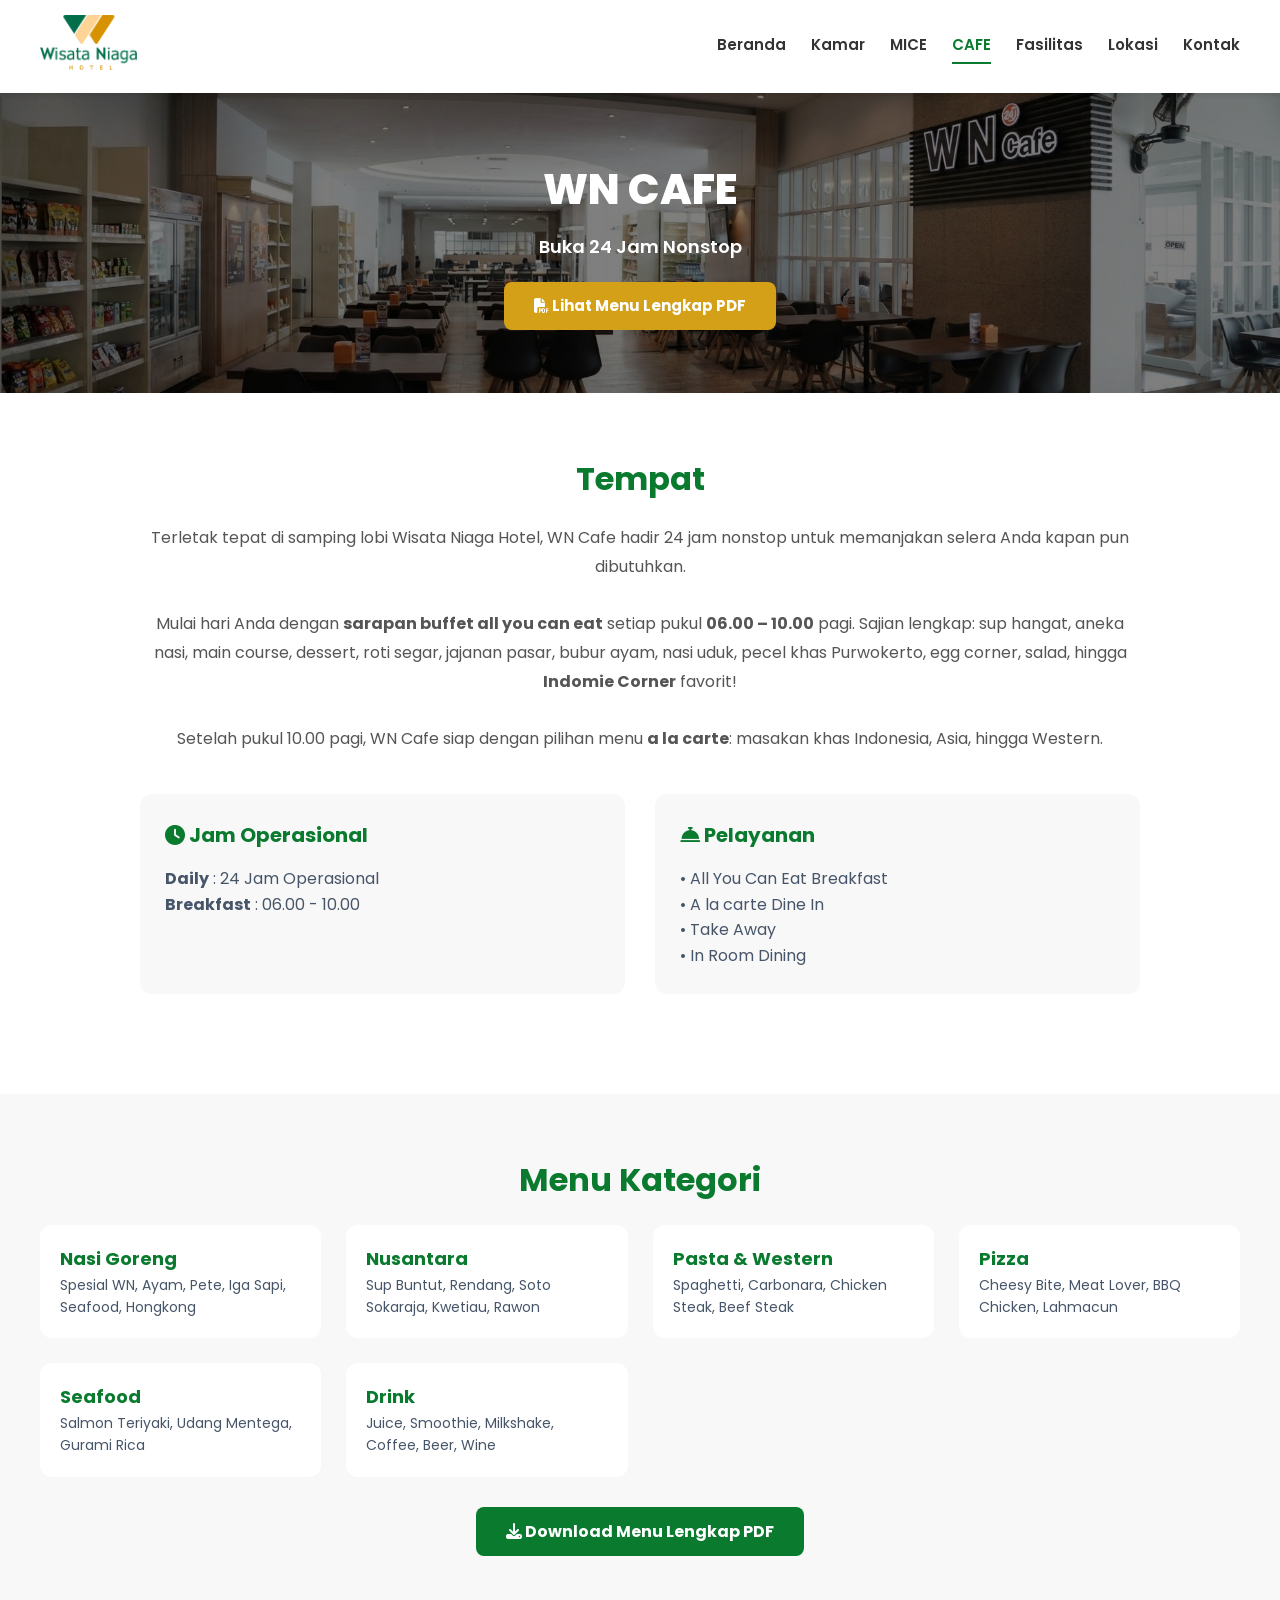
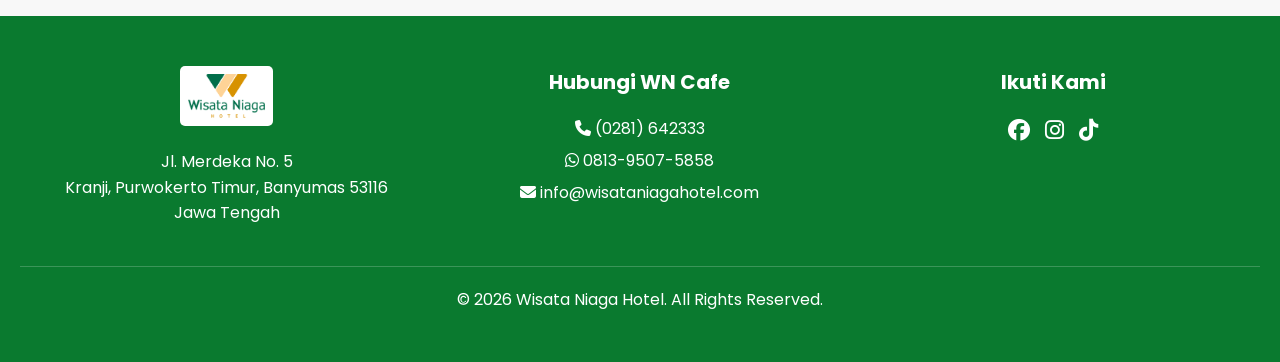
==== cafe.html @ 54c8c41d "Add files via upload" ====
<!DOCTYPE html>
<html lang="id">
<head>
<link rel="canonical" href="https://wisataniagahotel.com/cafe.html" />
<meta name="description" content="WN Cafe Wisata Niaga Hotel Purwokerto. Buka 24 Jam. Breakfast Buffet 06.00-10.00. Menu Nusantara, Western, Pizza, Coffee.">
<meta charset="UTF-8">
<meta name="viewport" content="width=device-width, initial-scale=1.0">
<title>WN CAFE - Wisata Niaga Hotel Purwokerto</title>

<link rel="stylesheet" href="css/style.css">
<link rel="stylesheet" href="https://cdnjs.cloudflare.com/ajax/libs/font-awesome/6.5.0/css/all.min.css">
<link href="https://fonts.googleapis.com/css2?family=Poppins:wght@400;600;700&display=swap" rel="stylesheet">
</head>
<body style="font-family: 'Poppins', sans-serif;">

<!-- HEADER -->
<header style="background:#fff; box-shadow:0 2px 5px rgba(0,0,0,0.1); padding:15px 20px; position:sticky; top:0; z-index:999;">
  <div style="max-width:1200px; margin:auto; display:flex; align-items:center; justify-content:space-between;">

    <!-- LOGO -->
    <a href="index.html">
      <img src="images/logo-wisataniaga.png" alt="Wisata Niaga Hotel" style="max-height:55px;">
    </a>

    <!-- TOMBOL HAMBURGER - MUNCUL DI HP -->
    <div class="menu-toggle" onclick="toggleMenu()" style="display:none; font-size:28px; color:#0a7a2f; cursor:pointer;">
      <i class="fas fa-bars"></i>
    </div>

    <!-- MENU NAVIGASI -->
    <nav id="navbar">
      <a href="index.html">Beranda</a>
      <a href="index.html#kamar">Kamar</a>
      <a href="mice.html">MICE</a>
      <a href="cafe.html">CAFE</a>
      <a href="index.html#fasilitas">Fasilitas</a>
      <a href="index.html#lokasi">Lokasi</a>
      <a href="index.html#kontak">Kontak</a>
    </nav>
  </div>
</header>

<style>
  /* STYLE MENU DESKTOP */
  #navbar { display:flex; gap:25px; }
  #navbar a { color:#333; text-decoration:none; font-weight:600; font-size:15px; transition:0.3s; padding:5px 0; }
  #navbar a:hover { color:#0a7a2f; }
  #navbar a.active { color:#0a7a2f; border-bottom:2px solid #0a7a2f; } /* MENU AKTIF */

  /* STYLE MENU HP */
  @media (max-width: 992px) {
   .menu-toggle { display:block!important; } /* Tampilkan 3 garis */

    #navbar {
      display:none; /* Sembunyikan dulu */
      flex-direction:column;
      position:absolute;
      top:85px; /* Dibawah header */
      left:0;
      width:100%;
      background:#fff;
      box-shadow:0 4px 10px rgba(0,0,0,0.1);
      padding:10px 0;
      text-align:center;
      animation: slideDown 0.3s ease;
    }
    #navbar.active { display:flex; } /* Muncul kalau diklik */
    #navbar a { padding:14px 0; border-bottom:1px solid #f0f0f0; }
    #navbar a.active { border-bottom:1px solid #0a7a2f; background:#f0fff4; } /* MENU AKTIF DI HP */
    #navbar a:last-child { border-bottom:none; }
  }

  @keyframes slideDown {
    from { opacity:0; transform: translateY(-10px); }
    to { opacity:1; transform: translateY(0); }
  }
</style>

<script>
  function toggleMenu() {
    document.getElementById("navbar").classList.toggle("active");
  }
  function closeMenu() {
    document.getElementById("navbar").classList.remove("active");
  }

  // 1. AUTO ACTIVE MENU BERDASARKAN HALAMAN
  document.addEventListener('DOMContentLoaded', function() {
    const links = document.querySelectorAll('#navbar a');
    const currentUrl = window.location.pathname.split('/').pop(); // ambil nama file: index.html

    links.forEach(link => {
      const linkUrl = link.getAttribute('href').split('/').pop().split('#')[0]; // ambil nama file dari href
      if (linkUrl === currentUrl || (currentUrl === '' && linkUrl === 'index.html')) {
        link.classList.add('active');
      }
      // Tambah onclick untuk close menu di HP
      link.setAttribute('onclick', 'closeMenu()');
    });
  });

  // 2. TUTUP MENU KALAU KLIK DI LUAR
  document.addEventListener('click', function(event) {
    const navbar = document.getElementById('navbar');
    const toggle = document.querySelector('.menu-toggle');
    if (!navbar.contains(event.target) &&!toggle.contains(event.target)) {
      navbar.classList.remove('active');
    }
  });
</script>

<!-- BANNER CAFE 300PX -->
<section style="background:url('images/cafe.jpg') center/cover no-repeat; height:300px; position:relative; display:flex; align-items:center; justify-content:center;">
  <div style="position:absolute; top:0; left:0; width:100%; height:100%; background:rgba(0,0,0,0.5);"></div>
  <div style="position:relative; z-index:1; color:#fff; text-align:center;">
    <h1 style="font-size:42px; font-weight:800; margin-bottom:10px;">WN CAFE</h1>
    <p style="font-size:18px; font-weight:600; margin-bottom:20px;">Buka 24 Jam Nonstop</p>
    <!-- TOMBOL PDF -->
    <a href="pdf/menu-wncafe.pdf" target="_blank" style="display:inline-block; background:#d4a017; color:#fff; padding:12px 30px; border-radius:8px; text-decoration:none; font-weight:700; font-size:15px;">
      <i class="fas fa-file-pdf"></i> Lihat Menu Lengkap PDF
    </a>
  </div>
</section>

<!-- TENTANG CAFE -->
<section style="padding:60px 20px; background:#fff;">
  <div style="max-width:1000px; margin:auto;">
    <h2 style="text-align:center; color:#0a7a2f; font-size:32px; margin-bottom:20px; font-weight:700;">Tempat</h2>
    <p style="color:#555; font-size:16px; line-height:1.8; text-align:center; margin-bottom:40px;">
      Terletak tepat di samping lobi Wisata Niaga Hotel, WN Cafe hadir 24 jam nonstop untuk memanjakan selera Anda kapan pun dibutuhkan.
      <br><br>
      Mulai hari Anda dengan <b>sarapan buffet all you can eat</b> setiap pukul <b>06.00 – 10.00</b> pagi. Sajian lengkap: sup hangat, aneka nasi, main course, dessert, roti segar, jajanan pasar, bubur ayam, nasi uduk, pecel khas Purwokerto, egg corner, salad, hingga <b>Indomie Corner</b> favorit!
      <br><br>
      Setelah pukul 10.00 pagi, WN Cafe siap dengan pilihan menu <b>a la carte</b>: masakan khas Indonesia, Asia, hingga Western. 
    </p>

    <div style="display:grid; grid-template-columns:repeat(auto-fit, minmax(300px, 1fr)); gap:30px; margin-bottom:40px;">
      <div style="background:#f8f8f8; padding:25px; border-radius:12px;">
        <h3 style="color:#0a7a2f; font-size:20px; margin-bottom:15px;"><i class="fas fa-clock"></i> Jam Operasional</h3>
        <p><b>Daily</b> : 24 Jam Operasional</p>
        <p><b>Breakfast</b> : 06.00 - 10.00</p>
      </div>
      <div style="background:#f8f8f8; padding:25px; border-radius:12px;">
        <h3 style="color:#0a7a2f; font-size:20px; margin-bottom:15px;"><i class="fas fa-concierge-bell"></i> Pelayanan</h3>
        <p>• All You Can Eat Breakfast</p>
        <p>• A la carte Dine In</p>
        <p>• Take Away</p>
        <p>• In Room Dining</p>
      </div>
    </div>
  </div>
</section>

<!-- DAFTAR MENU SINGKAT -->
<section style="padding:60px 20px; background:#f8f8f8;">
  <div style="max-width:1200px; margin:auto;">
    <h2 style="text-align:center; color:#0a7a2f; font-size:32px; margin-bottom:20px; font-weight:700;">Menu Kategori</h2>
    <div style="display:grid; grid-template-columns:repeat(auto-fit, minmax(280px, 1fr)); gap:25px;">
      <div style="background:#fff; padding:20px; border-radius:12px;"><h3 style="color:#0a7a2f; font-size:18px;">Nasi Goreng</h3><p style="font-size:14px;">Spesial WN, Ayam, Pete, Iga Sapi, Seafood, Hongkong</p></div>
      <div style="background:#fff; padding:20px; border-radius:12px;"><h3 style="color:#0a7a2f; font-size:18px;">Nusantara</h3><p style="font-size:14px;">Sup Buntut, Rendang, Soto Sokaraja, Kwetiau, Rawon</p></div>
      <div style="background:#fff; padding:20px; border-radius:12px;"><h3 style="color:#0a7a2f; font-size:18px;">Pasta & Western</h3><p style="font-size:14px;">Spaghetti, Carbonara, Chicken Steak, Beef Steak</p></div>
      <div style="background:#fff; padding:20px; border-radius:12px;"><h3 style="color:#0a7a2f; font-size:18px;">Pizza</h3><p style="font-size:14px;">Cheesy Bite, Meat Lover, BBQ Chicken, Lahmacun</p></div>
      <div style="background:#fff; padding:20px; border-radius:12px;"><h3 style="color:#0a7a2f; font-size:18px;">Seafood</h3><p style="font-size:14px;">Salmon Teriyaki, Udang Mentega, Gurami Rica</p></div>
      <div style="background:#fff; padding:20px; border-radius:12px;"><h3 style="color:#0a7a2f; font-size:18px;">Drink</h3><p style="font-size:14px;">Juice, Smoothie, Milkshake, Coffee, Beer, Wine</p></div>
    </div>
    <div style="text-align:center; margin-top:30px;">
      <a href="pdf/menu-wncafe.pdf" target="_blank" style="display:inline-block; background:#0a7a2f; color:#fff; padding:12px 30px; border-radius:8px; text-decoration:none; font-weight:700;">
        <i class="fas fa-download"></i> Download Menu Lengkap PDF
      </a>
    </div>
  </div>
</section>
<!-- FOOTER -->
<footer id="kontak" style="background:#0a7a2f; color:#fff; padding:50px 20px; text-align:center;">
  <div style="max-width:1200px; margin:auto; display:grid; grid-template-columns:repeat(auto-fit, minmax(250px, 1fr)); gap:40px;">
    <div><img src="images/logo-wisataniaga.png" style="max-height:60px; margin:0 auto 15px; background:#fff; padding:8px; border-radius:5px;"><p>Jl. Merdeka No. 5<br>Kranji, Purwokerto Timur, Banyumas 53116<br>Jawa Tengah</p></div>
    <div><h3 style="font-size:20px; font-weight:700; margin-bottom:15px;">Hubungi WN Cafe</h3><p style="line-height:2;"><a href="tel:0281642333" style="color:#fff; text-decoration:none;"><i class="fas fa-phone"></i> (0281) 642333</a><br><a href="https://wa.me/6281395075858" target="_blank" style="color:#fff; text-decoration:none;"><i class="fab fa-whatsapp"></i> 0813-9507-5858</a><br><a href="mailto:info@wisataniagahotel.com" style="color:#fff; text-decoration:none;"><i class="fas fa-envelope"></i> info@wisataniagahotel.com</a></p></div>
    <div><h3 style="font-size:20px; font-weight:700; margin-bottom:15px;">Ikuti Kami</h3><div style="display:flex; gap:15px; font-size:22px; justify-content:center;"><a href="#" style="color:#fff;"><i class="fab fa-facebook"></i></a><a href="#" style="color:#fff;"><i class="fab fa-instagram"></i></a><a href="#" style="color:#fff;"><i class="fab fa-tiktok"></i></a></div></div>
  </div>
  <div style="text-align:center; margin-top:40px; padding-top:20px; border-top:1px solid rgba(255,255,255,0.2);">© 2026 Wisata Niaga Hotel. All Rights Reserved.</div>
</footer>

</body>
</html>
---- css/style.css ----
/* VARIABEL WARNA */
:root{
  --hijau: #16a34a;
  --hijau-tua: #0a7a2f;
  --krem: #fefce8;
  --abu: #475569;
}

*{margin:0;padding:0;box-sizing:border-box;font-family:'Poppins', sans-serif;}
body{color:var(--abu);line-height:1.6;background:#fff;}
.container{width:90%;max-width:1200px;margin:0 auto;}

/* STYLE UNTUK INDEX.HTML YANG BARU */
html { scroll-behavior: smooth; }

.room-card { 
  background:#fff; 
  border-radius:12px; 
  box-shadow:0 4px 15px rgba(0,0,0,0.08); 
  overflow:hidden; 
  display:flex; 
  flex-direction:column; 
  transition:0.3s; 
}
.room-card:hover { transform:translateY(-5px); }

.room-popup { 
  display:none; 
  position:fixed; 
  top:0; 
  left:0; 
  width:100%; 
  height:100%; 
  background:rgba(0,0,0,0.7); 
  z-index:9999; 
  align-items:center; 
  justify-content:center; 
  padding:20px; 
}
.room-popup.active { display:flex; }
.room-popup-content { background:#fff; border-radius:12px; max-width:600px; width:100%; max-height:90vh; overflow-y:auto; position:relative; }
.close-btn { position:absolute; top:15px; right:20px; font-size:28px; color:#999; cursor:pointer; }
.close-btn:hover { color:var(--hijau-tua); }

@media(max-width:992px){ 
  #fasilitas div[style*="grid-template-columns"]{ grid-template-columns:repeat(2, 1fr) !important; }
}
@media(max-width:600px){ 
  #fasilitas div[style*="grid-template-columns"]{ grid-template-columns:1fr !important; }
}
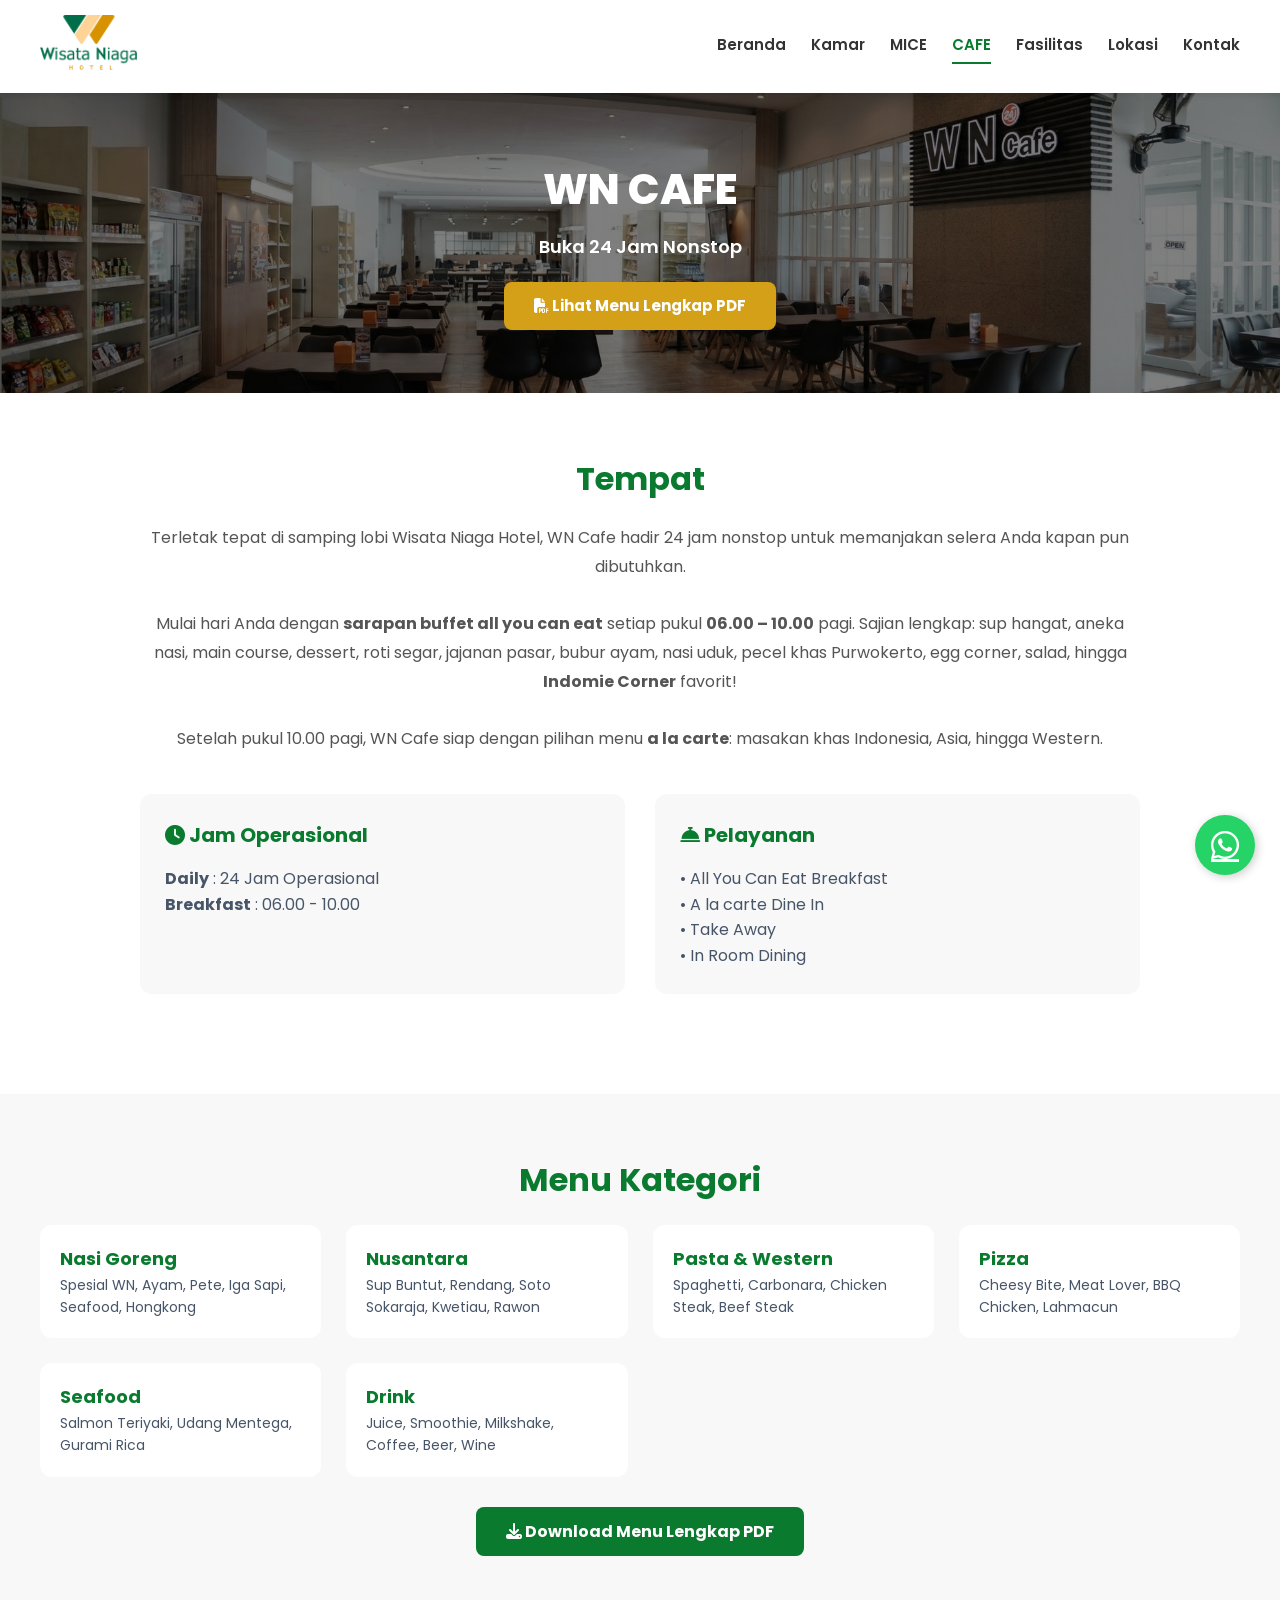
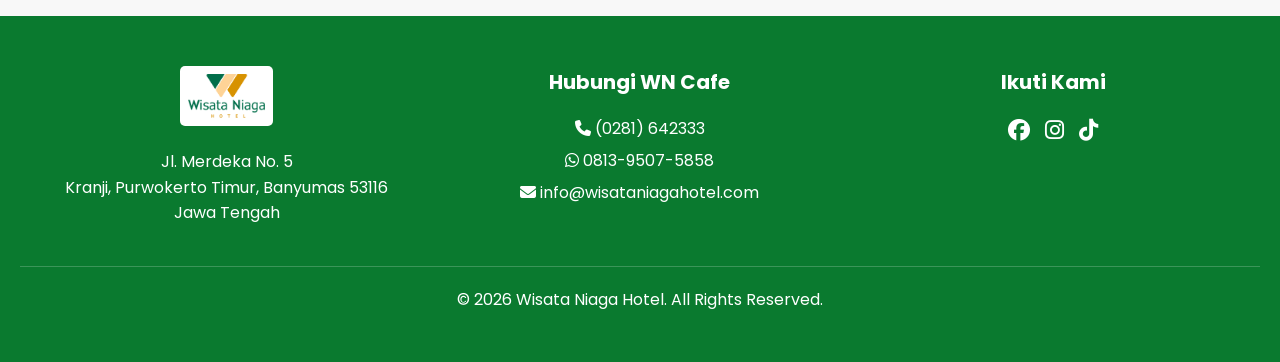
==== commit b6ca85bd: "Add files via upload git add . git commit -m "Update: header responsive + tombol WA melayang" git " ====
--- a/cafe.html
+++ b/cafe.html
@@ -179,6 +179,43 @@
   </div>
   <div style="text-align:center; margin-top:40px; padding-top:20px; border-top:1px solid rgba(255,255,255,0.2);">© 2026 Wisata Niaga Hotel. All Rights Reserved.</div>
 </footer>
-
+<!-- TOMBOL WHATSAPP MELAYANG -->
+<a href="https://wa.me/6281395075858?text=Halo%20Wisata%20Niaga%20Hotel%2C%20saya%20mau%20tanya%20kamar%20dan%20reservasi%20ya" 
+   target="_blank" 
+   class="wa-float"
+   aria-label="Chat WhatsApp Wisata Niaga Hotel">
+  <i class="fab fa-whatsapp"></i>
+</a>
+
+<style>
+.wa-float {
+  position: fixed;
+  width: 60px;
+  height: 60px;
+  bottom: 25px;
+  right: 25px;
+  background-color: #25D366;
+  color: #FFF;
+  border-radius: 50px;
+  text-align: center;
+  font-size: 32px;
+  box-shadow: 2px 2px 10px rgba(0,0,0,0.2);
+  z-index: 1000;
+  display: flex;
+  align-items: center;
+  justify-content: center;
+  transition: all 0.3s ease;
+  animation: pulse 2s infinite;
+}
+.wa-float:hover { background-color: #20b954; transform: scale(1.1); }
+@keyframes pulse {
+ 0% { box-shadow: 0 0 0 0 rgba(37, 211, 102, 0.7); }
+ 70% { box-shadow: 0 0 0 15px rgba(37, 211, 102, 0); }
+ 100% { box-shadow: 0 0 0 0 rgba(37, 211, 102, 0); }
+}
+@media (max-width: 768px) {
+  .wa-float { width: 55px; height: 55px; font-size: 28px; bottom: 20px; right: 20px; }
+}
+</style>
 </body>
 </html>
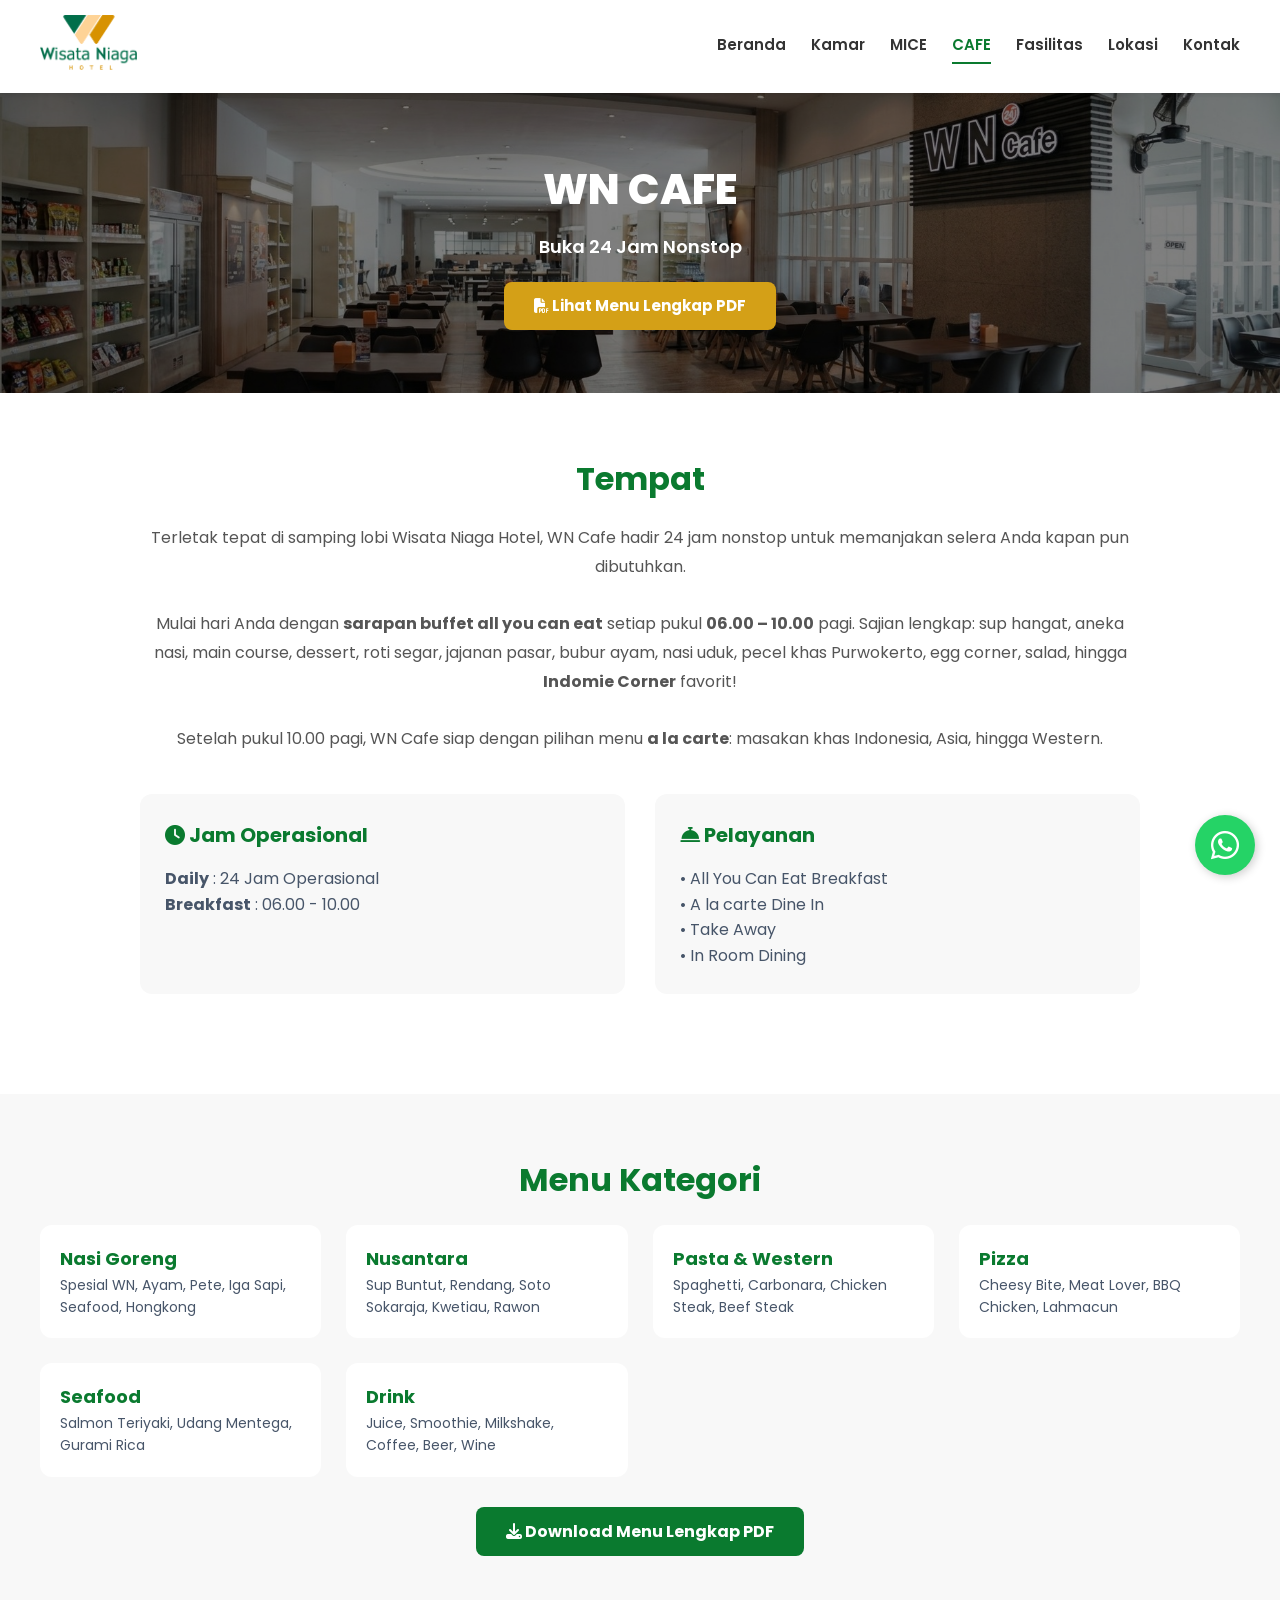
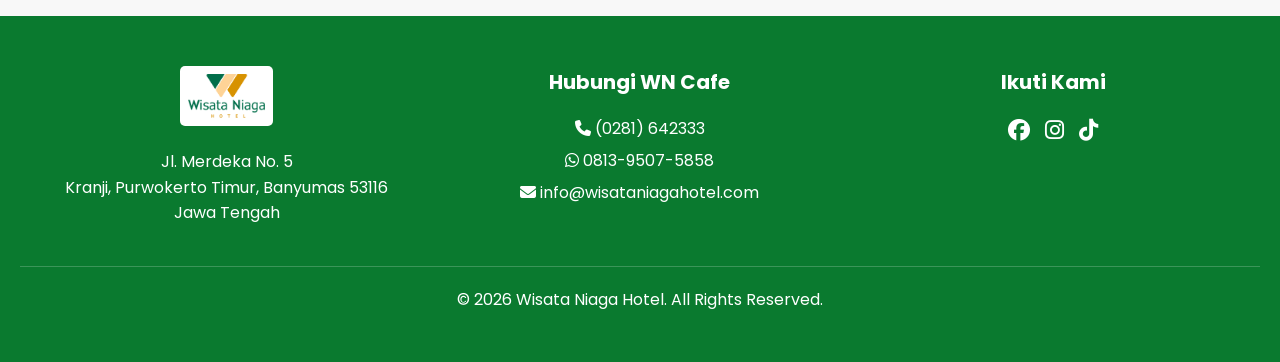
==== commit d23c8725: "Add files via upload Update: Perbaiki teks WA otomatis Cafe Fix: menjadi,  Halo Wisata Niaga Hotel," ====
--- a/cafe.html
+++ b/cafe.html
@@ -179,11 +179,11 @@
   </div>
   <div style="text-align:center; margin-top:40px; padding-top:20px; border-top:1px solid rgba(255,255,255,0.2);">© 2026 Wisata Niaga Hotel. All Rights Reserved.</div>
 </footer>
-<!-- TOMBOL WHATSAPP MELAYANG -->
-<a href="https://wa.me/6281395075858?text=Halo%20Wisata%20Niaga%20Hotel%2C%20saya%20mau%20tanya%20kamar%20dan%20reservasi%20ya" 
+<!-- TOMBOL WHATSAPP MELAYANG CAFE -->
+<a href="https://wa.me/6281395075858?text=Halo%20Wisata%20Niaga%20Hotel%2C%20saya%20mau%20tanya%20menu%20dan%20reservasi%20Cafe%20ya" 
    target="_blank" 
    class="wa-float"
-   aria-label="Chat WhatsApp Wisata Niaga Hotel">
+   aria-label="Chat WhatsApp Cafe Wisata Niaga Hotel">
   <i class="fab fa-whatsapp"></i>
 </a>
 
@@ -206,6 +206,7 @@
   justify-content: center;
   transition: all 0.3s ease;
   animation: pulse 2s infinite;
+  text-decoration: none;
 }
 .wa-float:hover { background-color: #20b954; transform: scale(1.1); }
 @keyframes pulse {
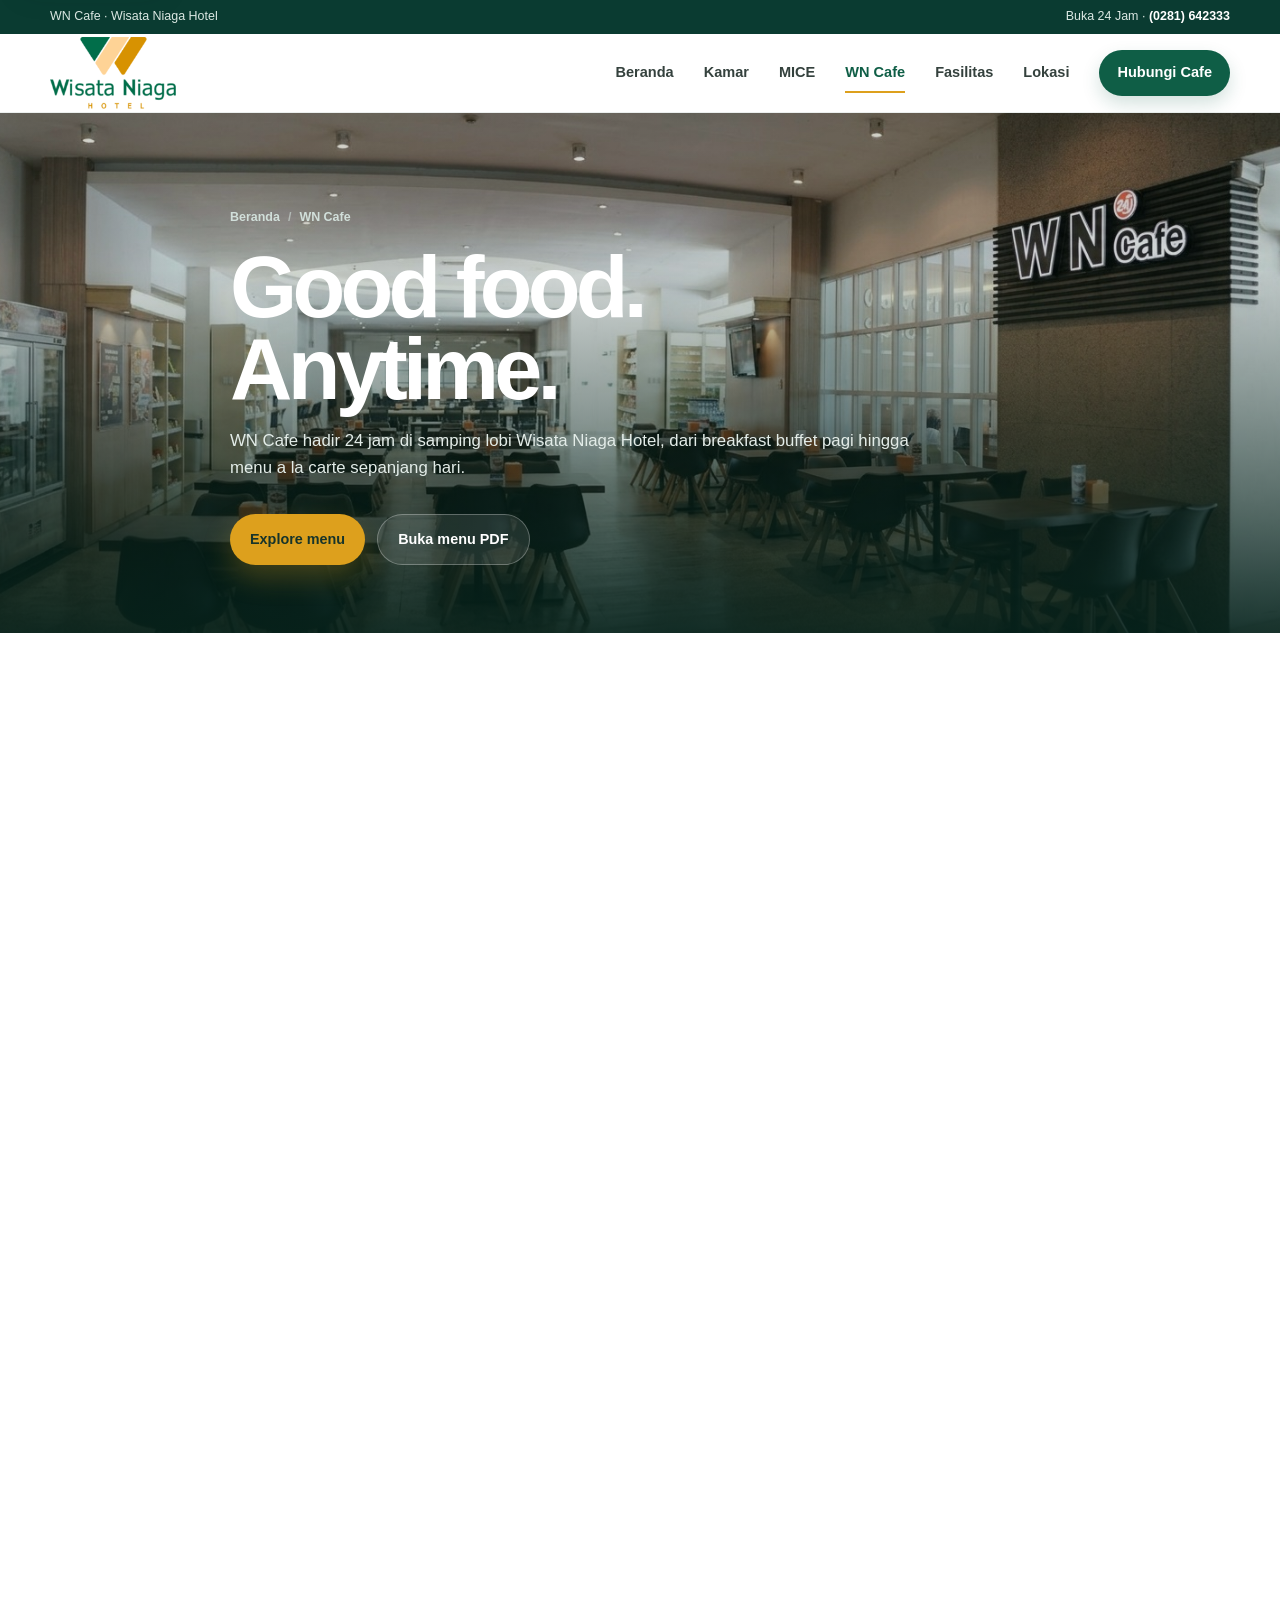
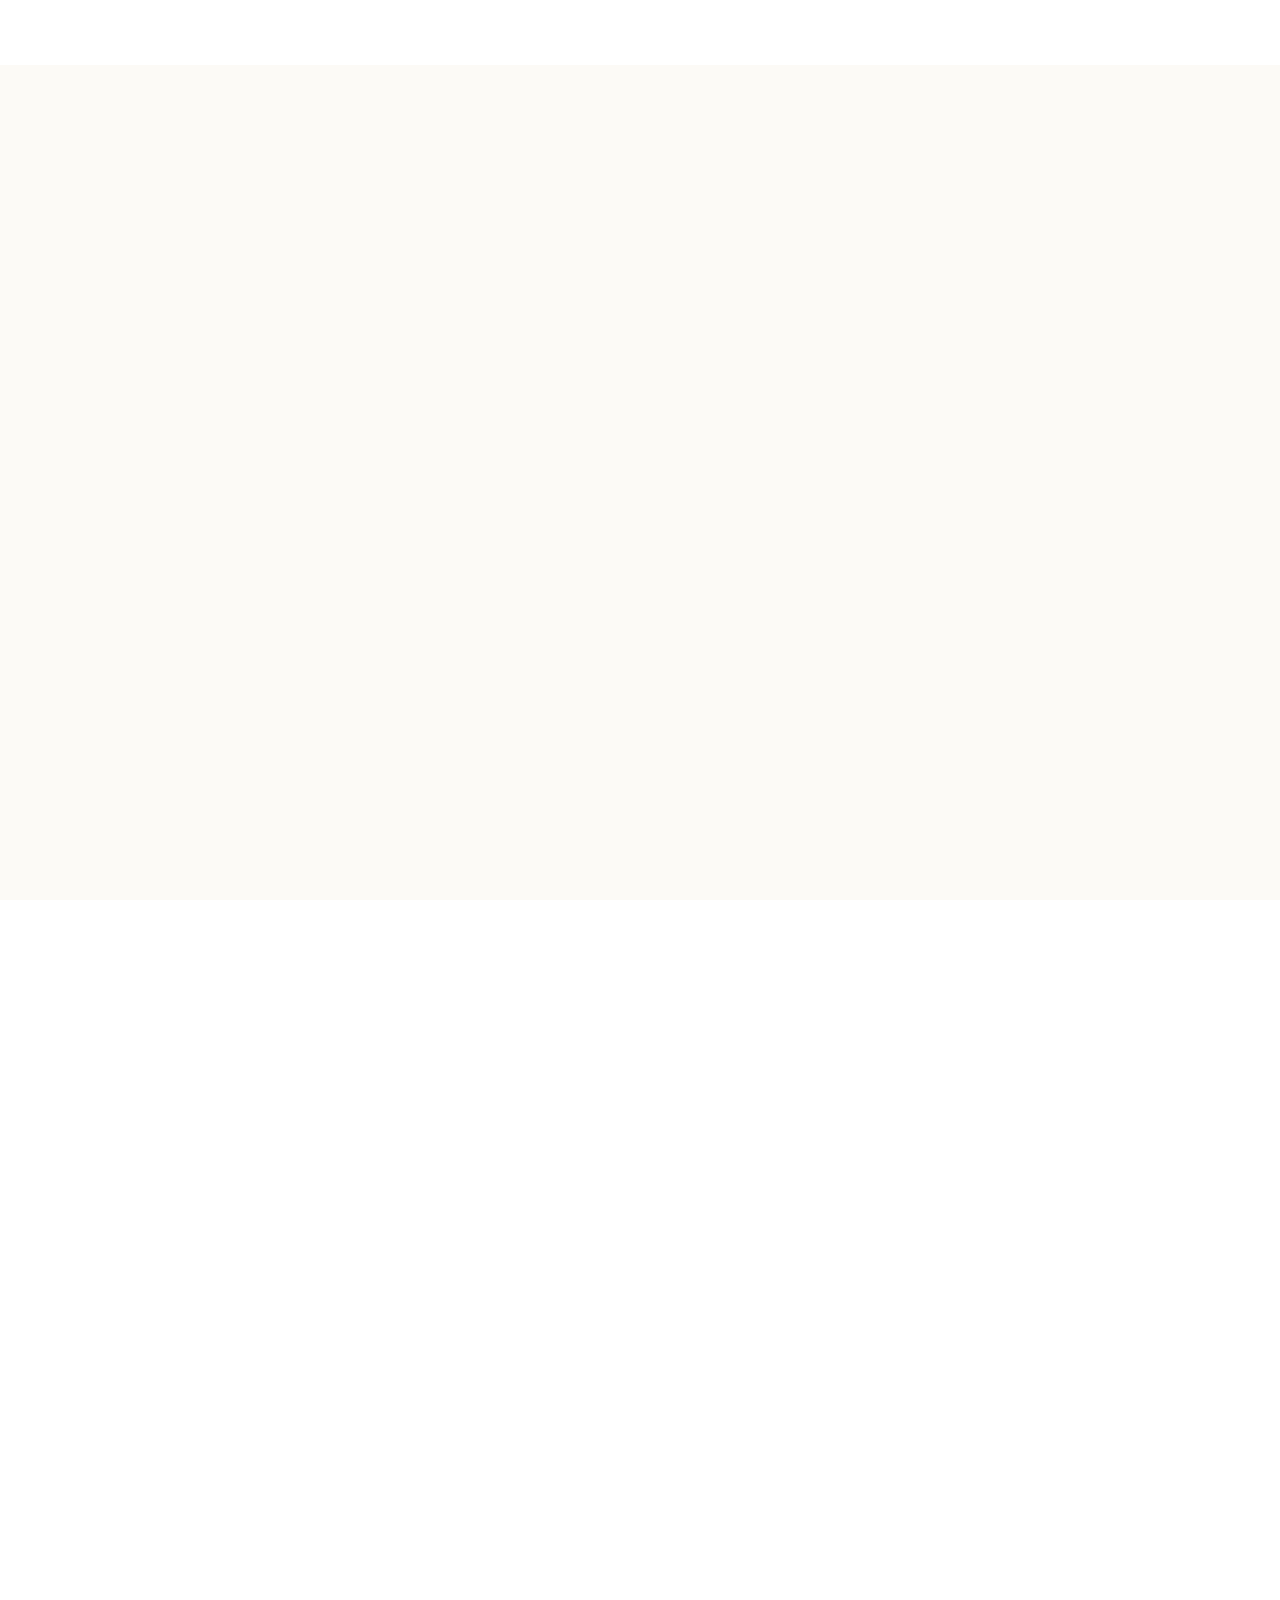
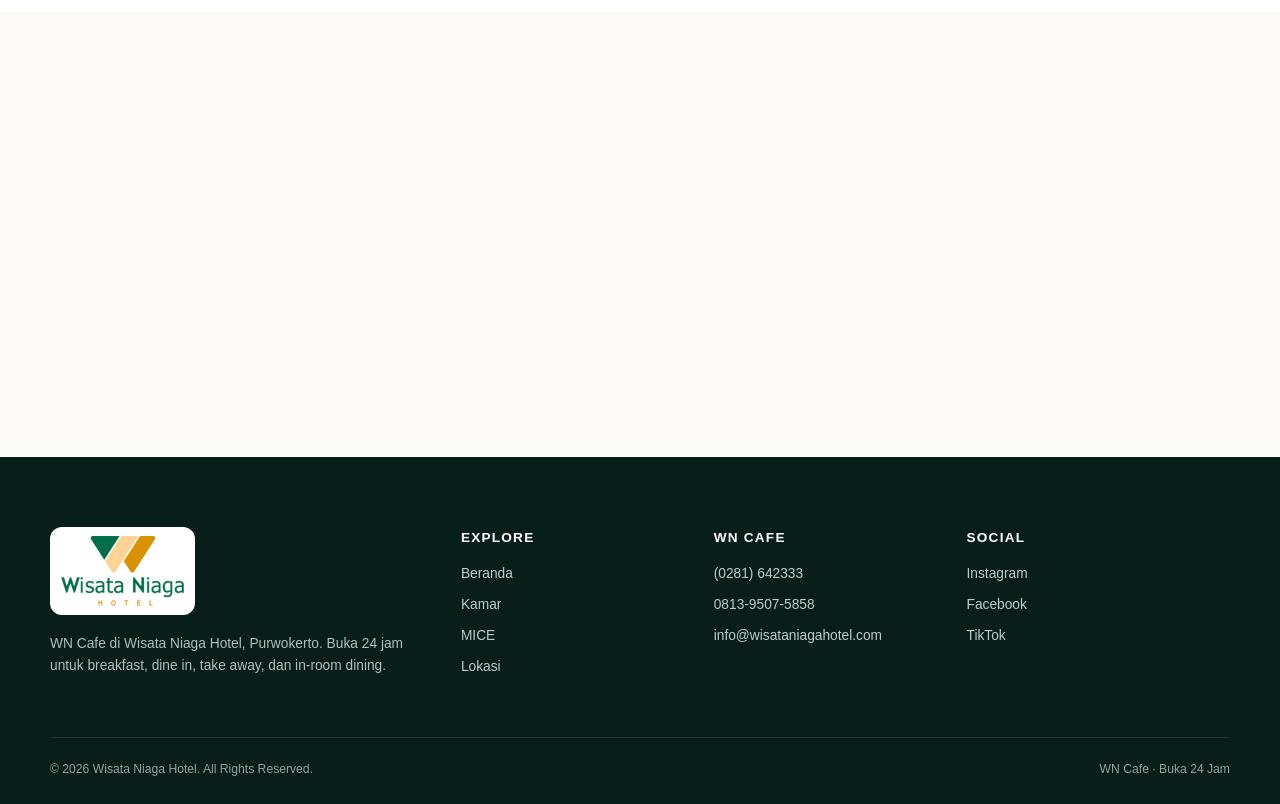
==== commit 89102d9f: "Add files via upload edit tampilan" ====
--- a/cafe.html
+++ b/cafe.html
@@ -1,222 +1,65 @@
-<!DOCTYPE html>
-<html lang="id">
-<head>
-<link rel="canonical" href="https://wisataniagahotel.com/cafe.html" />
-<meta name="description" content="WN Cafe Wisata Niaga Hotel Purwokerto. Buka 24 Jam. Breakfast Buffet 06.00-10.00. Menu Nusantara, Western, Pizza, Coffee.">
-<meta charset="UTF-8">
-<meta name="viewport" content="width=device-width, initial-scale=1.0">
-<title>WN CAFE - Wisata Niaga Hotel Purwokerto</title>
-
-<link rel="stylesheet" href="css/style.css">
-<link rel="stylesheet" href="https://cdnjs.cloudflare.com/ajax/libs/font-awesome/6.5.0/css/all.min.css">
-<link href="https://fonts.googleapis.com/css2?family=Poppins:wght@400;600;700&display=swap" rel="stylesheet">
-</head>
-<body style="font-family: 'Poppins', sans-serif;">
-
-<!-- HEADER -->
-<header style="background:#fff; box-shadow:0 2px 5px rgba(0,0,0,0.1); padding:15px 20px; position:sticky; top:0; z-index:999;">
-  <div style="max-width:1200px; margin:auto; display:flex; align-items:center; justify-content:space-between;">
-
-    <!-- LOGO -->
-    <a href="index.html">
-      <img src="images/logo-wisataniaga.png" alt="Wisata Niaga Hotel" style="max-height:55px;">
-    </a>
-
-    <!-- TOMBOL HAMBURGER - MUNCUL DI HP -->
-    <div class="menu-toggle" onclick="toggleMenu()" style="display:none; font-size:28px; color:#0a7a2f; cursor:pointer;">
-      <i class="fas fa-bars"></i>
-    </div>
-
-    <!-- MENU NAVIGASI -->
-    <nav id="navbar">
-      <a href="index.html">Beranda</a>
-      <a href="index.html#kamar">Kamar</a>
-      <a href="mice.html">MICE</a>
-      <a href="cafe.html">CAFE</a>
-      <a href="index.html#fasilitas">Fasilitas</a>
-      <a href="index.html#lokasi">Lokasi</a>
-      <a href="index.html#kontak">Kontak</a>
-    </nav>
-  </div>
-</header>
-
-<style>
-  /* STYLE MENU DESKTOP */
-  #navbar { display:flex; gap:25px; }
-  #navbar a { color:#333; text-decoration:none; font-weight:600; font-size:15px; transition:0.3s; padding:5px 0; }
-  #navbar a:hover { color:#0a7a2f; }
-  #navbar a.active { color:#0a7a2f; border-bottom:2px solid #0a7a2f; } /* MENU AKTIF */
-
-  /* STYLE MENU HP */
-  @media (max-width: 992px) {
-   .menu-toggle { display:block!important; } /* Tampilkan 3 garis */
-
-    #navbar {
-      display:none; /* Sembunyikan dulu */
-      flex-direction:column;
-      position:absolute;
-      top:85px; /* Dibawah header */
-      left:0;
-      width:100%;
-      background:#fff;
-      box-shadow:0 4px 10px rgba(0,0,0,0.1);
-      padding:10px 0;
-      text-align:center;
-      animation: slideDown 0.3s ease;
-    }
-    #navbar.active { display:flex; } /* Muncul kalau diklik */
-    #navbar a { padding:14px 0; border-bottom:1px solid #f0f0f0; }
-    #navbar a.active { border-bottom:1px solid #0a7a2f; background:#f0fff4; } /* MENU AKTIF DI HP */
-    #navbar a:last-child { border-bottom:none; }
-  }
-
-  @keyframes slideDown {
-    from { opacity:0; transform: translateY(-10px); }
-    to { opacity:1; transform: translateY(0); }
-  }
-</style>
-
-<script>
-  function toggleMenu() {
-    document.getElementById("navbar").classList.toggle("active");
-  }
-  function closeMenu() {
-    document.getElementById("navbar").classList.remove("active");
-  }
-
-  // 1. AUTO ACTIVE MENU BERDASARKAN HALAMAN
-  document.addEventListener('DOMContentLoaded', function() {
-    const links = document.querySelectorAll('#navbar a');
-    const currentUrl = window.location.pathname.split('/').pop(); // ambil nama file: index.html
-
-    links.forEach(link => {
-      const linkUrl = link.getAttribute('href').split('/').pop().split('#')[0]; // ambil nama file dari href
-      if (linkUrl === currentUrl || (currentUrl === '' && linkUrl === 'index.html')) {
-        link.classList.add('active');
-      }
-      // Tambah onclick untuk close menu di HP
-      link.setAttribute('onclick', 'closeMenu()');
-    });
-  });
-
-  // 2. TUTUP MENU KALAU KLIK DI LUAR
-  document.addEventListener('click', function(event) {
-    const navbar = document.getElementById('navbar');
-    const toggle = document.querySelector('.menu-toggle');
-    if (!navbar.contains(event.target) &&!toggle.contains(event.target)) {
-      navbar.classList.remove('active');
-    }
-  });
-</script>
-
-<!-- BANNER CAFE 300PX -->
-<section style="background:url('images/cafe.jpg') center/cover no-repeat; height:300px; position:relative; display:flex; align-items:center; justify-content:center;">
-  <div style="position:absolute; top:0; left:0; width:100%; height:100%; background:rgba(0,0,0,0.5);"></div>
-  <div style="position:relative; z-index:1; color:#fff; text-align:center;">
-    <h1 style="font-size:42px; font-weight:800; margin-bottom:10px;">WN CAFE</h1>
-    <p style="font-size:18px; font-weight:600; margin-bottom:20px;">Buka 24 Jam Nonstop</p>
-    <!-- TOMBOL PDF -->
-    <a href="pdf/menu-wncafe.pdf" target="_blank" style="display:inline-block; background:#d4a017; color:#fff; padding:12px 30px; border-radius:8px; text-decoration:none; font-weight:700; font-size:15px;">
-      <i class="fas fa-file-pdf"></i> Lihat Menu Lengkap PDF
-    </a>
-  </div>
-</section>
-
-<!-- TENTANG CAFE -->
-<section style="padding:60px 20px; background:#fff;">
-  <div style="max-width:1000px; margin:auto;">
-    <h2 style="text-align:center; color:#0a7a2f; font-size:32px; margin-bottom:20px; font-weight:700;">Tempat</h2>
-    <p style="color:#555; font-size:16px; line-height:1.8; text-align:center; margin-bottom:40px;">
-      Terletak tepat di samping lobi Wisata Niaga Hotel, WN Cafe hadir 24 jam nonstop untuk memanjakan selera Anda kapan pun dibutuhkan.
-      <br><br>
-      Mulai hari Anda dengan <b>sarapan buffet all you can eat</b> setiap pukul <b>06.00 – 10.00</b> pagi. Sajian lengkap: sup hangat, aneka nasi, main course, dessert, roti segar, jajanan pasar, bubur ayam, nasi uduk, pecel khas Purwokerto, egg corner, salad, hingga <b>Indomie Corner</b> favorit!
-      <br><br>
-      Setelah pukul 10.00 pagi, WN Cafe siap dengan pilihan menu <b>a la carte</b>: masakan khas Indonesia, Asia, hingga Western. 
-    </p>
-
-    <div style="display:grid; grid-template-columns:repeat(auto-fit, minmax(300px, 1fr)); gap:30px; margin-bottom:40px;">
-      <div style="background:#f8f8f8; padding:25px; border-radius:12px;">
-        <h3 style="color:#0a7a2f; font-size:20px; margin-bottom:15px;"><i class="fas fa-clock"></i> Jam Operasional</h3>
-        <p><b>Daily</b> : 24 Jam Operasional</p>
-        <p><b>Breakfast</b> : 06.00 - 10.00</p>
-      </div>
-      <div style="background:#f8f8f8; padding:25px; border-radius:12px;">
-        <h3 style="color:#0a7a2f; font-size:20px; margin-bottom:15px;"><i class="fas fa-concierge-bell"></i> Pelayanan</h3>
-        <p>• All You Can Eat Breakfast</p>
-        <p>• A la carte Dine In</p>
-        <p>• Take Away</p>
-        <p>• In Room Dining</p>
-      </div>
-    </div>
-  </div>
-</section>
-
-<!-- DAFTAR MENU SINGKAT -->
-<section style="padding:60px 20px; background:#f8f8f8;">
-  <div style="max-width:1200px; margin:auto;">
-    <h2 style="text-align:center; color:#0a7a2f; font-size:32px; margin-bottom:20px; font-weight:700;">Menu Kategori</h2>
-    <div style="display:grid; grid-template-columns:repeat(auto-fit, minmax(280px, 1fr)); gap:25px;">
-      <div style="background:#fff; padding:20px; border-radius:12px;"><h3 style="color:#0a7a2f; font-size:18px;">Nasi Goreng</h3><p style="font-size:14px;">Spesial WN, Ayam, Pete, Iga Sapi, Seafood, Hongkong</p></div>
-      <div style="background:#fff; padding:20px; border-radius:12px;"><h3 style="color:#0a7a2f; font-size:18px;">Nusantara</h3><p style="font-size:14px;">Sup Buntut, Rendang, Soto Sokaraja, Kwetiau, Rawon</p></div>
-      <div style="background:#fff; padding:20px; border-radius:12px;"><h3 style="color:#0a7a2f; font-size:18px;">Pasta & Western</h3><p style="font-size:14px;">Spaghetti, Carbonara, Chicken Steak, Beef Steak</p></div>
-      <div style="background:#fff; padding:20px; border-radius:12px;"><h3 style="color:#0a7a2f; font-size:18px;">Pizza</h3><p style="font-size:14px;">Cheesy Bite, Meat Lover, BBQ Chicken, Lahmacun</p></div>
-      <div style="background:#fff; padding:20px; border-radius:12px;"><h3 style="color:#0a7a2f; font-size:18px;">Seafood</h3><p style="font-size:14px;">Salmon Teriyaki, Udang Mentega, Gurami Rica</p></div>
-      <div style="background:#fff; padding:20px; border-radius:12px;"><h3 style="color:#0a7a2f; font-size:18px;">Drink</h3><p style="font-size:14px;">Juice, Smoothie, Milkshake, Coffee, Beer, Wine</p></div>
-    </div>
-    <div style="text-align:center; margin-top:30px;">
-      <a href="pdf/menu-wncafe.pdf" target="_blank" style="display:inline-block; background:#0a7a2f; color:#fff; padding:12px 30px; border-radius:8px; text-decoration:none; font-weight:700;">
-        <i class="fas fa-download"></i> Download Menu Lengkap PDF
-      </a>
-    </div>
-  </div>
-</section>
-<!-- FOOTER -->
-<footer id="kontak" style="background:#0a7a2f; color:#fff; padding:50px 20px; text-align:center;">
-  <div style="max-width:1200px; margin:auto; display:grid; grid-template-columns:repeat(auto-fit, minmax(250px, 1fr)); gap:40px;">
-    <div><img src="images/logo-wisataniaga.png" style="max-height:60px; margin:0 auto 15px; background:#fff; padding:8px; border-radius:5px;"><p>Jl. Merdeka No. 5<br>Kranji, Purwokerto Timur, Banyumas 53116<br>Jawa Tengah</p></div>
-    <div><h3 style="font-size:20px; font-weight:700; margin-bottom:15px;">Hubungi WN Cafe</h3><p style="line-height:2;"><a href="tel:0281642333" style="color:#fff; text-decoration:none;"><i class="fas fa-phone"></i> (0281) 642333</a><br><a href="https://wa.me/6281395075858" target="_blank" style="color:#fff; text-decoration:none;"><i class="fab fa-whatsapp"></i> 0813-9507-5858</a><br><a href="mailto:info@wisataniagahotel.com" style="color:#fff; text-decoration:none;"><i class="fas fa-envelope"></i> info@wisataniagahotel.com</a></p></div>
-    <div><h3 style="font-size:20px; font-weight:700; margin-bottom:15px;">Ikuti Kami</h3><div style="display:flex; gap:15px; font-size:22px; justify-content:center;"><a href="#" style="color:#fff;"><i class="fab fa-facebook"></i></a><a href="#" style="color:#fff;"><i class="fab fa-instagram"></i></a><a href="#" style="color:#fff;"><i class="fab fa-tiktok"></i></a></div></div>
-  </div>
-  <div style="text-align:center; margin-top:40px; padding-top:20px; border-top:1px solid rgba(255,255,255,0.2);">© 2026 Wisata Niaga Hotel. All Rights Reserved.</div>
-</footer>
-<!-- TOMBOL WHATSAPP MELAYANG CAFE -->
-<a href="https://wa.me/6281395075858?text=Halo%20Wisata%20Niaga%20Hotel%2C%20saya%20mau%20tanya%20menu%20dan%20reservasi%20Cafe%20ya" 
-   target="_blank" 
-   class="wa-float"
-   aria-label="Chat WhatsApp Cafe Wisata Niaga Hotel">
-  <i class="fab fa-whatsapp"></i>
-</a>
-
-<style>
-.wa-float {
-  position: fixed;
-  width: 60px;
-  height: 60px;
-  bottom: 25px;
-  right: 25px;
-  background-color: #25D366;
-  color: #FFF;
-  border-radius: 50px;
-  text-align: center;
-  font-size: 32px;
-  box-shadow: 2px 2px 10px rgba(0,0,0,0.2);
-  z-index: 1000;
-  display: flex;
-  align-items: center;
-  justify-content: center;
-  transition: all 0.3s ease;
-  animation: pulse 2s infinite;
-  text-decoration: none;
-}
-.wa-float:hover { background-color: #20b954; transform: scale(1.1); }
-@keyframes pulse {
- 0% { box-shadow: 0 0 0 0 rgba(37, 211, 102, 0.7); }
- 70% { box-shadow: 0 0 0 15px rgba(37, 211, 102, 0); }
- 100% { box-shadow: 0 0 0 0 rgba(37, 211, 102, 0); }
-}
-@media (max-width: 768px) {
-  .wa-float { width: 55px; height: 55px; font-size: 28px; bottom: 20px; right: 20px; }
-}
-</style>
-</body>
-</html>+<!doctype html>
+<html lang="id">
+<head>
+  <meta charset="utf-8">
+  <meta name="viewport" content="width=device-width, initial-scale=1">
+  <title>WN Cafe Purwokerto | 24 Jam - Wisata Niaga Hotel</title>
+  <meta name="description" content="WN Cafe di Wisata Niaga Hotel Purwokerto buka 24 jam. Breakfast buffet 06.00-10.00 dan menu a la carte Indonesia, Asia, Western, pizza, coffee, dan lainnya.">
+  <meta name="theme-color" content="#0a3b31">
+  <link rel="canonical" href="https://wisataniagahotel.com/cafe.html">
+  <link rel="icon" href="images/favicon-32.png" sizes="32x32">
+  <link rel="manifest" href="site.webmanifest">
+  <link rel="stylesheet" href="css/style.css">
+</head>
+<body>
+<a class="skip-link" href="#main">Lewati ke konten</a>
+<div class="top-strip"><div class="container"><span>WN Cafe · Wisata Niaga Hotel</span><span>Buka 24 Jam · <a href="tel:0281642333">(0281) 642333</a></span></div></div>
+<header class="site-header"><div class="container nav-wrap"><a class="brand" href="index.html"><img src="images/logo-wisataniaga.png" alt="Wisata Niaga Hotel"></a><button class="nav-toggle" type="button" aria-label="Buka menu" aria-controls="main-nav" aria-expanded="false"><span></span></button><nav class="nav" id="main-nav" aria-label="Navigasi utama"><a href="index.html">Beranda</a><a href="index.html#kamar">Kamar</a><a href="mice.html">MICE</a><a href="cafe.html" aria-current="page">WN Cafe</a><a href="index.html#fasilitas">Fasilitas</a><a href="index.html#lokasi">Lokasi</a><a class="nav-cta" target="_blank" rel="noopener" href="https://wa.me/6281395075858?text=Halo%20WN%20Cafe%2C%20saya%20ingin%20bertanya.">Hubungi Cafe</a></nav></div></header>
+
+<main id="main">
+  <section class="page-hero">
+    <img src="images/cafe.jpg" alt="Interior WN Cafe Wisata Niaga Hotel">
+    <div class="container page-hero-content"><div class="breadcrumb"><a href="index.html">Beranda</a><span>/</span><b>WN Cafe</b></div><h1>Good food.<br>Anytime.</h1><p>WN Cafe hadir 24 jam di samping lobi Wisata Niaga Hotel, dari breakfast buffet pagi hingga menu a la carte sepanjang hari.</p><div class="hero-actions"><a class="btn btn-primary" href="#menu">Explore menu</a><a class="btn btn-ghost" href="pdf/menu-wncafe.pdf" target="_blank" rel="noopener">Buka menu PDF</a></div></div>
+  </section>
+
+  <section class="section">
+    <div class="container cafe-intro-grid">
+      <div class="cafe-photo reveal"><img src="images/wn-cafe-interior.jpg" alt="Area duduk WN Cafe" loading="lazy"></div>
+      <div class="cafe-info reveal"><div><span class="eyebrow">Open around the clock</span><h2>24 jam, dari sarapan sampai late-night bite.</h2><p>Mulai hari dengan breakfast buffet all you can eat, lalu lanjutkan dengan pilihan a la carte Indonesia, Asia, Western, pizza, minuman, dan lainnya.</p></div><div class="hours"><div class="hour-row"><span>Daily Operation</span><span>24 Jam</span></div><div class="hour-row"><span>Breakfast Buffet</span><span>06.00 - 10.00</span></div><div class="hour-row"><span>After Breakfast</span><span>A la carte</span></div></div></div>
+    </div>
+    <div class="container photo-grid reveal"><img src="images/cafe.jpg" alt="WN Cafe area utama" loading="lazy"><img src="images/wn-cafe-interior.jpg" alt="WN Cafe seating area" loading="lazy"></div>
+  </section>
+
+  <section class="section section-soft" id="menu">
+    <div class="container">
+      <div class="section-head reveal"><div><span class="eyebrow">Menu overview</span><h2 class="section-title">Banyak pilihan, satu tempat.</h2></div><p class="section-lead">Kategori berikut merangkum menu WN Cafe. Untuk daftar lengkap, buka PDF menu.</p></div>
+      <div class="menu-grid">
+        <article class="menu-card reveal"><h3>Nasi Goreng</h3><p>Spesial WN, Ayam, Pete, Iga Sapi, Seafood, Hongkong, dan pilihan lainnya.</p></article>
+        <article class="menu-card reveal"><h3>Nusantara</h3><p>Sup Buntut, Rendang, Soto Sokaraja, Rawon, Kwetiau, dan menu lokal lainnya.</p></article>
+        <article class="menu-card reveal"><h3>Omelette, Mie & Pasta</h3><p>Classic Omelette, Mie Jawa, Bakmi, Ramen, Spaghetti, Carbonara, dan Bolognese.</p></article>
+        <article class="menu-card reveal"><h3>Pizza & Western</h3><p>Cheesy Bite, Meat Lover, BBQ Chicken, Lahmacun, Chicken Steak, dan Beef Steak.</p></article>
+        <article class="menu-card reveal"><h3>Asian, Ayam & Sapi</h3><p>Beragam paket Asian, ayam, sapi, rice bowl, dan menu berkuah atau tumisan.</p></article>
+        <article class="menu-card reveal"><h3>Seafood & Ikan</h3><p>Salmon, udang, gurami, dan berbagai olahan seafood.</p></article>
+        <article class="menu-card reveal"><h3>Sayur, Tahu & Soup</h3><p>Capcai, kangkung, pokcoy, brokoli, sapo tahu, cream soup, tomyam, dan lainnya.</p></article>
+        <article class="menu-card reveal"><h3>Snack & Kudapan</h3><p>WN Sampler, wonton, toast, jamur crispy, mendoan, chicken wings, fries, dan dessert ringan.</p></article>
+        <article class="menu-card reveal"><h3>Drink & Dessert</h3><p>Juice, smoothie, milkshake, ice cream, coffee, serta pilihan minuman lainnya.</p></article>
+      </div>
+      <div style="display:flex;justify-content:center;gap:12px;flex-wrap:wrap;margin-top:34px" class="reveal"><a class="btn btn-green" href="pdf/menu-wncafe.pdf" target="_blank" rel="noopener">Lihat menu lengkap PDF</a><a class="btn btn-outline" target="_blank" rel="noopener" href="https://wa.me/6281395075858?text=Halo%20WN%20Cafe%2C%20saya%20ingin%20bertanya%20tentang%20menu.">Tanya WN Cafe</a></div>
+    </div>
+  </section>
+
+  <section class="section">
+    <div class="container split">
+      <div class="reveal"><span class="eyebrow">Service options</span><h2 class="section-title">Dine in, take away, atau makan di kamar.</h2><p class="section-lead">WN Cafe melayani beberapa pilihan menikmati menu sesuai kebutuhan tamu hotel maupun pengunjung.</p><div class="check-list"><div class="check-item"><span class="check">✓</span><div><strong>All You Can Eat Breakfast</strong><p>Breakfast buffet setiap pukul 06.00 - 10.00.</p></div></div><div class="check-item"><span class="check">✓</span><div><strong>A la carte Dine In</strong><p>Menu tersedia setelah waktu breakfast.</p></div></div><div class="check-item"><span class="check">✓</span><div><strong>Take Away</strong><p>Pesan untuk dibawa pulang.</p></div></div><div class="check-item"><span class="check">✓</span><div><strong>In Room Dining</strong><p>Pelayanan menu untuk tamu di kamar.</p></div></div></div></div>
+      <div class="visual-card reveal"><img src="images/cafe.jpg" alt="WN Cafe Wisata Niaga Hotel"><div class="badge"><strong>WN Cafe</strong><span>Tepat di samping lobi hotel</span></div></div>
+    </div>
+  </section>
+
+  <section class="section section-soft"><div class="container"><div class="cta-panel reveal"><div><h2>Hungry now? WN Cafe is open.</h2><p>Hubungi WN Cafe untuk pertanyaan menu, take away, atau informasi pelayanan.</p></div><div class="cta-actions"><a class="btn btn-primary" target="_blank" rel="noopener" href="https://wa.me/6281395075858?text=Halo%20WN%20Cafe%2C%20saya%20ingin%20bertanya.">WhatsApp 0813-9507-5858</a><a class="btn btn-ghost" href="tel:0281642333">Telepon hotel</a></div></div></div></section>
+</main>
+
+<footer class="site-footer"><div class="container"><div class="footer-grid"><div class="footer-brand"><img src="images/logo-wisataniaga.png" alt="Wisata Niaga Hotel"><p>WN Cafe di Wisata Niaga Hotel, Purwokerto. Buka 24 jam untuk breakfast, dine in, take away, dan in-room dining.</p></div><div class="footer-col"><h3>Explore</h3><a href="index.html">Beranda</a><a href="index.html#kamar">Kamar</a><a href="mice.html">MICE</a><a href="index.html#lokasi">Lokasi</a></div><div class="footer-col"><h3>WN Cafe</h3><a href="tel:0281642333">(0281) 642333</a><a target="_blank" rel="noopener" href="https://wa.me/6281395075858">0813-9507-5858</a><a href="mailto:info@wisataniagahotel.com">info@wisataniagahotel.com</a></div><div class="footer-col"><h3>Social</h3><a target="_blank" rel="noopener" href="https://www.instagram.com/wisataniagahotel?igsh=YXFkb3g4OTduOTZk">Instagram</a><a target="_blank" rel="noopener" href="https://www.facebook.com/share/18c9C1SMeD/">Facebook</a><a target="_blank" rel="noopener" href="https://www.tiktok.com/@wisataniaga.hotel">TikTok</a></div></div><div class="footer-bottom"><span>© 2026 Wisata Niaga Hotel. All Rights Reserved.</span><span>WN Cafe · Buka 24 Jam</span></div></div></footer>
+<a class="mobile-book" target="_blank" rel="noopener" href="https://wa.me/6281395075858?text=Halo%20WN%20Cafe%2C%20saya%20ingin%20bertanya.">Hubungi WN Cafe</a>
+<script src="js/script.js" defer></script>
+</body>
+</html>
--- a/css/style.css
+++ b/css/style.css
@@ -1,50 +1,183 @@
-/* VARIABEL WARNA */
-:root{
-  --hijau: #16a34a;
-  --hijau-tua: #0a7a2f;
-  --krem: #fefce8;
-  --abu: #475569;
+:root {
+  --green-950:#0a3b31;
+  --green-900:#0d4a3a;
+  --green-800:#0f5e46;
+  --green-700:#137456;
+  --green-600:#168a63;
+  --gold-600:#c88b13;
+  --gold-500:#dda01d;
+  --gold-200:#f3ddb0;
+  --cream-50:#fcfaf6;
+  --cream-100:#f6f1e7;
+  --ink:#18221f;
+  --muted:#66716d;
+  --line:#e5e8e5;
+  --white:#fff;
+  --shadow-sm:0 10px 30px rgba(22,43,35,.08);
+  --shadow-md:0 22px 55px rgba(12,53,42,.15);
+  --radius-sm:14px;
+  --radius-md:22px;
+  --radius-lg:32px;
+  --container:min(1180px, calc(100% - 40px));
 }
 
-*{margin:0;padding:0;box-sizing:border-box;font-family:'Poppins', sans-serif;}
-body{color:var(--abu);line-height:1.6;background:#fff;}
-.container{width:90%;max-width:1200px;margin:0 auto;}
+*{box-sizing:border-box;margin:0;padding:0}
+html{scroll-behavior:smooth;scroll-padding-top:92px}
+body{font-family:Inter,"Segoe UI",Roboto,Arial,sans-serif;color:var(--ink);background:var(--white);line-height:1.6;-webkit-font-smoothing:antialiased}
+body.nav-open{overflow:hidden}
+a{color:inherit}
+img{max-width:100%;display:block}
+button,input,select{font:inherit}
+button{cursor:pointer}
+.container{width:var(--container);margin-inline:auto}
+.section{padding:96px 0}
+.section-soft{background:var(--cream-50)}
+.section-green{background:var(--green-950);color:#fff}
+.eyebrow{display:inline-flex;align-items:center;gap:8px;color:var(--green-700);font-size:.78rem;font-weight:800;letter-spacing:.13em;text-transform:uppercase;margin-bottom:14px}
+.eyebrow::before{content:"";width:30px;height:2px;background:var(--gold-500);border-radius:2px}
+.section-green .eyebrow{color:#d8efe6}
+.section-title{font-size:clamp(2rem,4vw,3.35rem);line-height:1.08;letter-spacing:-.045em;max-width:780px}
+.section-lead{color:var(--muted);font-size:1.04rem;max-width:690px;margin-top:18px}
+.section-green .section-lead{color:#c9d9d3}
+.section-head{display:flex;align-items:end;justify-content:space-between;gap:28px;margin-bottom:42px}
+.section-head .section-lead{margin-top:0;max-width:430px}
 
-/* STYLE UNTUK INDEX.HTML YANG BARU */
-html { scroll-behavior: smooth; }
+.skip-link{position:fixed;left:18px;top:-60px;z-index:3000;background:#fff;padding:10px 14px;border-radius:8px;box-shadow:var(--shadow-sm);transition:.2s}.skip-link:focus{top:18px}
+.top-strip{background:var(--green-950);color:#dce9e4;font-size:.78rem}
+.top-strip .container{display:flex;justify-content:space-between;gap:16px;align-items:center;min-height:34px}
+.top-strip a{text-decoration:none;color:#fff;font-weight:700}
 
-.room-card { 
-  background:#fff; 
-  border-radius:12px; 
-  box-shadow:0 4px 15px rgba(0,0,0,0.08); 
-  overflow:hidden; 
-  display:flex; 
-  flex-direction:column; 
-  transition:0.3s; 
+.site-header{position:sticky;top:0;z-index:1000;background:rgba(255,255,255,.9);backdrop-filter:blur(16px);border-bottom:1px solid rgba(12,53,42,.08);transition:box-shadow .25s ease,background .25s ease}
+.site-header.scrolled{box-shadow:0 10px 30px rgba(14,46,37,.08);background:rgba(255,255,255,.96)}
+.nav-wrap{height:78px;display:flex;align-items:center;justify-content:space-between;gap:24px}
+.brand{display:flex;align-items:center;text-decoration:none;flex:0 0 auto}
+.brand img{width:126px;height:auto}
+.nav{display:flex;align-items:center;gap:30px}
+.nav a{text-decoration:none;font-size:.91rem;font-weight:700;color:#34413d;position:relative;padding:28px 0}
+.nav a::after{content:"";position:absolute;left:0;right:100%;bottom:20px;height:2px;background:var(--gold-500);transition:right .25s ease}
+.nav a:hover::after,.nav a[aria-current="page"]::after{right:0}
+.nav a:hover,.nav a[aria-current="page"]{color:var(--green-800)}
+.nav-cta{display:inline-flex;align-items:center;justify-content:center;background:var(--green-800);color:#fff!important;padding:11px 18px!important;border-radius:999px;box-shadow:0 8px 18px rgba(15,94,70,.18)}
+.nav-cta::after{display:none!important}
+.nav-toggle{display:none;border:0;background:transparent;width:44px;height:44px;border-radius:50%;align-items:center;justify-content:center}
+.nav-toggle span,.nav-toggle::before,.nav-toggle::after{content:"";display:block;width:22px;height:2px;background:var(--green-950);border-radius:2px;transition:.25s}.nav-toggle span{margin:5px 0}
+.nav-toggle[aria-expanded="true"] span{opacity:0}.nav-toggle[aria-expanded="true"]::before{transform:translateY(7px) rotate(45deg)}.nav-toggle[aria-expanded="true"]::after{transform:translateY(-7px) rotate(-45deg)}
+
+.hero{position:relative;min-height:680px;height:min(82vh,790px);display:flex;align-items:center;overflow:hidden;background:var(--green-950)}
+.hero-bg{position:absolute;inset:0;width:100%;height:100%;object-fit:cover;object-position:center 43%;opacity:.84;transform:scale(1.015)}
+.hero::before{content:"";position:absolute;inset:0;background:linear-gradient(90deg,rgba(5,35,28,.84) 0%,rgba(8,55,42,.65) 40%,rgba(10,35,28,.1) 78%),linear-gradient(0deg,rgba(8,28,23,.38),transparent 55%);z-index:1}
+.hero-content{position:relative;z-index:2;color:#fff;padding-bottom:90px;max-width:780px}
+.hero-kicker{display:inline-flex;align-items:center;gap:10px;background:rgba(255,255,255,.12);border:1px solid rgba(255,255,255,.22);backdrop-filter:blur(10px);padding:8px 13px;border-radius:999px;font-size:.78rem;font-weight:800;letter-spacing:.08em;text-transform:uppercase;margin-bottom:22px}
+.hero-kicker i{width:7px;height:7px;border-radius:50%;background:var(--gold-500);box-shadow:0 0 0 5px rgba(221,160,29,.16)}
+.hero h1{font-size:clamp(3.2rem,8vw,6.4rem);line-height:.93;letter-spacing:-.06em;max-width:760px;text-wrap:balance}
+.hero p{font-size:clamp(1rem,2vw,1.18rem);max-width:640px;color:#e6eeeb;margin-top:24px;line-height:1.75}
+.hero-actions{display:flex;flex-wrap:wrap;gap:12px;margin-top:32px}
+.btn{display:inline-flex;align-items:center;justify-content:center;gap:10px;border:0;border-radius:999px;text-decoration:none;font-weight:800;font-size:.9rem;padding:13px 20px;transition:transform .2s ease,box-shadow .2s ease,background .2s ease}
+.btn:hover{transform:translateY(-2px)}
+.btn-primary{background:var(--gold-500);color:#17342a;box-shadow:0 12px 28px rgba(221,160,29,.28)}
+.btn-primary:hover{background:#efb42f}
+.btn-secondary{background:#fff;color:var(--green-950)}
+.btn-ghost{background:rgba(255,255,255,.1);color:#fff;border:1px solid rgba(255,255,255,.28)}
+.btn-green{background:var(--green-800);color:#fff;box-shadow:0 10px 24px rgba(15,94,70,.16)}
+.btn-outline{border:1px solid #d8dfdb;background:#fff;color:var(--green-900)}
+.btn-wide{width:100%}
+
+.booking-shell{position:relative;z-index:4;margin-top:-72px}
+.booking-card{background:#fff;border-radius:var(--radius-md);box-shadow:0 25px 80px rgba(9,42,33,.2);padding:20px;display:grid;grid-template-columns:1.1fr 1fr 1fr .85fr 1.2fr auto;gap:10px;align-items:end;border:1px solid rgba(255,255,255,.7)}
+.field{min-width:0}
+.field label{display:block;font-size:.72rem;font-weight:800;color:#6e7b77;text-transform:uppercase;letter-spacing:.07em;margin:0 0 7px 4px}
+.field input,.field select{width:100%;height:49px;border:1px solid #dde3df;border-radius:12px;background:#fbfcfb;color:var(--ink);padding:0 13px;outline:none;transition:border .2s,box-shadow .2s}
+.field input:focus,.field select:focus{border-color:var(--green-600);box-shadow:0 0 0 4px rgba(22,138,99,.1)}
+.booking-submit{height:49px;padding-inline:22px;white-space:nowrap}
+.booking-note{grid-column:1/-1;font-size:.75rem;color:#7a8581;padding:2px 4px 0}
+
+.stats{display:grid;grid-template-columns:repeat(4,1fr);border-top:1px solid var(--line);border-bottom:1px solid var(--line)}
+.stat{padding:28px 20px;text-align:center;border-right:1px solid var(--line)}
+.stat:last-child{border-right:0}.stat strong{display:block;color:var(--green-900);font-size:1.7rem;letter-spacing:-.04em}.stat span{font-size:.84rem;color:var(--muted)}
+
+.room-grid{display:grid;grid-template-columns:repeat(12,1fr);gap:22px}
+.room-card{grid-column:span 4;background:#fff;border-radius:var(--radius-md);overflow:hidden;border:1px solid var(--line);box-shadow:var(--shadow-sm);transition:transform .3s ease,box-shadow .3s ease}
+.room-card:nth-child(4),.room-card:nth-child(5){grid-column:span 6}
+.room-card:hover{transform:translateY(-6px);box-shadow:var(--shadow-md)}
+.room-image{aspect-ratio:16/10;overflow:hidden;background:#e9ecea}.room-image img{width:100%;height:100%;object-fit:cover;transition:transform .5s ease}.room-card:hover .room-image img{transform:scale(1.045)}
+.room-body{padding:22px}.room-meta{display:flex;justify-content:space-between;gap:10px;align-items:center;margin-bottom:10px}.room-meta span{font-size:.74rem;font-weight:800;color:var(--green-700);background:#eff7f3;padding:6px 9px;border-radius:999px}.room-body h3{font-size:1.3rem;letter-spacing:-.03em}.room-body p{font-size:.9rem;color:var(--muted);margin-top:8px;min-height:44px}.room-actions{display:flex;gap:10px;margin-top:18px}.room-actions .btn{flex:1;border-radius:12px;padding:11px 13px;font-size:.82rem}
+
+.experience-grid{display:grid;grid-template-columns:1.2fr .8fr .8fr;gap:22px}.experience-card{position:relative;min-height:430px;border-radius:var(--radius-lg);overflow:hidden;color:#fff}.experience-card.small{min-height:430px}.experience-card img{position:absolute;inset:0;width:100%;height:100%;object-fit:cover}.experience-card::after{content:"";position:absolute;inset:0;background:linear-gradient(0deg,rgba(5,32,25,.84),rgba(5,32,25,.08) 65%)}.experience-content{position:absolute;z-index:2;left:26px;right:26px;bottom:24px}.experience-content span{font-size:.74rem;font-weight:800;letter-spacing:.12em;text-transform:uppercase;color:#f4d38c}.experience-content h3{font-size:1.65rem;line-height:1.1;margin:7px 0 9px}.experience-content p{font-size:.88rem;color:#e1e9e6;max-width:450px}.experience-link{display:inline-flex;margin-top:14px;color:#fff;text-decoration:none;font-weight:800;font-size:.84rem;border-bottom:1px solid rgba(255,255,255,.7);padding-bottom:3px}
+
+.facility-grid{display:grid;grid-template-columns:repeat(5,1fr);gap:14px}.facility{background:#fff;border:1px solid var(--line);border-radius:18px;padding:20px;min-height:128px;display:flex;flex-direction:column;justify-content:space-between;transition:.25s}.facility:hover{border-color:#bdd5cc;transform:translateY(-3px)}.facility .icon{width:39px;height:39px;border-radius:12px;background:#eaf5f0;color:var(--green-800);display:grid;place-items:center;font-weight:900;font-size:.78rem}.facility strong{font-size:.9rem;line-height:1.3;margin-top:16px}.facility small{color:var(--muted);margin-top:4px}
+
+.split{display:grid;grid-template-columns:1fr 1fr;gap:56px;align-items:center}.visual-card{border-radius:var(--radius-lg);overflow:hidden;box-shadow:var(--shadow-md);min-height:520px;position:relative}.visual-card img{width:100%;height:100%;position:absolute;inset:0;object-fit:cover}.visual-card .badge{position:absolute;left:22px;bottom:22px;background:rgba(255,255,255,.94);padding:14px 17px;border-radius:16px;box-shadow:var(--shadow-sm)}.visual-card .badge strong{display:block;color:var(--green-900);font-size:1.05rem}.visual-card .badge span{font-size:.8rem;color:var(--muted)}
+.check-list{display:grid;gap:13px;margin-top:28px}.check-item{display:flex;gap:12px;align-items:flex-start}.check{width:24px;height:24px;border-radius:50%;background:#e9f5ef;color:var(--green-800);display:grid;place-items:center;flex:0 0 auto;font-size:.74rem;font-weight:900}.check-item strong{display:block;font-size:.93rem}.check-item p{font-size:.85rem;color:var(--muted);margin-top:2px}
+
+.location-card{border-radius:var(--radius-lg);overflow:hidden;background:#fff;border:1px solid var(--line);display:grid;grid-template-columns:.85fr 1.15fr;min-height:430px;box-shadow:var(--shadow-sm)}.location-copy{padding:44px}.location-copy address{font-style:normal;color:var(--muted);margin:18px 0 24px}.location-map iframe{width:100%;height:100%;min-height:430px;border:0;display:block}
+
+.cta-panel{border-radius:var(--radius-lg);padding:54px;background:linear-gradient(135deg,var(--green-950),#0b6850);color:#fff;display:flex;justify-content:space-between;align-items:center;gap:30px;position:relative;overflow:hidden}.cta-panel::after{content:"W";position:absolute;right:3%;top:-48%;font-size:24rem;font-weight:900;line-height:1;color:rgba(255,255,255,.035);pointer-events:none}.cta-panel h2{font-size:clamp(2rem,4vw,3.2rem);line-height:1.05;letter-spacing:-.045em;max-width:670px}.cta-panel p{color:#c8d9d3;margin-top:12px;max-width:620px}.cta-actions{display:flex;gap:10px;flex-wrap:wrap;position:relative;z-index:1;flex:0 0 auto}
+
+.site-footer{background:#081f19;color:#d8e5e0;padding:70px 0 24px}.footer-grid{display:grid;grid-template-columns:1.4fr .8fr .8fr 1fr;gap:42px}.footer-brand img{width:145px;background:#fff;padding:9px 11px;border-radius:12px;margin-bottom:18px}.footer-brand p{font-size:.86rem;color:#adc0b9;max-width:360px}.footer-col h3{color:#fff;font-size:.85rem;text-transform:uppercase;letter-spacing:.09em;margin-bottom:15px}.footer-col a{display:block;text-decoration:none;color:#bdccc7;font-size:.86rem;margin:9px 0}.footer-col a:hover{color:#fff}.footer-bottom{border-top:1px solid rgba(255,255,255,.1);margin-top:50px;padding-top:22px;display:flex;justify-content:space-between;gap:16px;color:#8fa49d;font-size:.76rem}.footer-bottom a{text-decoration:none;color:#b8c8c2}
+
+.page-hero{position:relative;min-height:520px;display:flex;align-items:end;color:#fff;overflow:hidden;background:var(--green-950)}.page-hero img{position:absolute;inset:0;width:100%;height:100%;object-fit:cover}.page-hero::after{content:"";position:absolute;inset:0;background:linear-gradient(0deg,rgba(6,35,28,.9),rgba(6,35,28,.18) 70%)}.page-hero-content{position:relative;z-index:2;padding:0 0 68px;max-width:820px}.page-hero h1{font-size:clamp(3rem,7vw,5.4rem);line-height:.95;letter-spacing:-.055em}.page-hero p{margin-top:18px;color:#e3ece8;max-width:680px;font-size:1.05rem}.breadcrumb{display:flex;gap:8px;align-items:center;font-size:.78rem;font-weight:700;margin-bottom:18px;color:#d1dfda}.breadcrumb a{text-decoration:none}.breadcrumb span{opacity:.6}
+
+.metric-grid{display:grid;grid-template-columns:repeat(4,1fr);gap:16px}.metric{padding:26px;border:1px solid var(--line);border-radius:20px;background:#fff}.metric strong{display:block;font-size:2rem;color:var(--green-900);letter-spacing:-.04em}.metric span{font-size:.82rem;color:var(--muted)}
+.table-wrap{overflow:auto;border:1px solid var(--line);border-radius:20px;box-shadow:var(--shadow-sm);background:#fff}.data-table{width:100%;border-collapse:collapse;min-width:760px}.data-table th{background:var(--green-950);color:#fff;text-align:left;padding:17px 18px;font-size:.78rem;letter-spacing:.04em}.data-table td{padding:16px 18px;border-bottom:1px solid var(--line);font-size:.88rem}.data-table tr:last-child td{border-bottom:0}.data-table tbody tr:hover{background:#fbfcfb}.data-table .highlight td{background:#edf7f2;color:var(--green-900);font-weight:800}
+.package-grid{display:grid;grid-template-columns:repeat(3,1fr);gap:18px}.package{border:1px solid var(--line);border-radius:20px;padding:26px;background:#fff;display:flex;flex-direction:column;min-height:190px}.package.featured{background:var(--green-950);color:#fff;border-color:var(--green-950);transform:translateY(-8px);box-shadow:var(--shadow-md)}.package small{font-size:.73rem;text-transform:uppercase;letter-spacing:.09em;font-weight:800;color:var(--green-700)}.package.featured small{color:#f1d28f}.package h3{font-size:1.25rem;margin-top:8px}.package p{font-size:.86rem;color:var(--muted);margin-top:8px}.package.featured p{color:#c4d5cf}.package .btn{margin-top:auto;align-self:flex-start;border-radius:12px}
+.tag-list{display:flex;flex-wrap:wrap;gap:10px;margin-top:20px}.tag{background:#edf4f1;border:1px solid #dce7e2;padding:8px 12px;border-radius:999px;font-size:.78rem;font-weight:700;color:#45645a}
+
+.cafe-intro-grid{display:grid;grid-template-columns:1.15fr .85fr;gap:22px}.cafe-photo{min-height:470px;border-radius:var(--radius-lg);overflow:hidden;position:relative}.cafe-photo img{position:absolute;inset:0;width:100%;height:100%;object-fit:cover}.cafe-info{background:var(--green-950);border-radius:var(--radius-lg);padding:38px;color:#fff;display:flex;flex-direction:column;justify-content:space-between}.cafe-info h2{font-size:2.3rem;line-height:1.05;letter-spacing:-.04em}.cafe-info p{color:#c8d9d3;margin-top:14px}.hours{margin-top:28px;border-top:1px solid rgba(255,255,255,.16)}.hour-row{display:flex;justify-content:space-between;gap:16px;padding:15px 0;border-bottom:1px solid rgba(255,255,255,.13);font-size:.87rem}.hour-row span:last-child{font-weight:800;color:#fff}.photo-grid{display:grid;grid-template-columns:1.35fr .65fr;gap:16px;margin-top:16px}.photo-grid img{width:100%;height:350px;object-fit:cover;border-radius:22px}.photo-grid img:last-child{object-position:center}
+.menu-grid{display:grid;grid-template-columns:repeat(3,1fr);gap:16px}.menu-card{border:1px solid var(--line);border-radius:20px;padding:24px;background:#fff;transition:.25s}.menu-card:hover{transform:translateY(-4px);box-shadow:var(--shadow-sm)}.menu-card h3{font-size:1.1rem;color:var(--green-900)}.menu-card p{font-size:.84rem;color:var(--muted);margin-top:8px}
+
+.dialog{border:0;border-radius:24px;padding:0;width:min(680px,calc(100% - 28px));box-shadow:0 30px 100px rgba(0,0,0,.35);overflow:hidden}.dialog::backdrop{background:rgba(3,18,14,.7);backdrop-filter:blur(5px)}.dialog-grid{display:grid;grid-template-columns:.9fr 1.1fr;min-height:420px}.dialog-image{background:#ecefed;min-height:100%}.dialog-image img{width:100%;height:100%;object-fit:cover}.dialog-body{padding:30px;position:relative}.dialog-close{position:absolute;right:18px;top:18px;width:38px;height:38px;border:1px solid var(--line);background:#fff;border-radius:50%;font-size:1.4rem;color:#53605c}.dialog-body h2{font-size:1.65rem;line-height:1.1;padding-right:42px}.dialog-body .subtitle{font-size:.78rem;color:var(--gold-600);font-weight:800;margin-top:6px}.dialog-features{display:grid;grid-template-columns:1fr 1fr;gap:8px 12px;margin:22px 0}.dialog-feature{font-size:.81rem;color:#4f5b57}.dialog-feature::before{content:"✓";color:var(--green-700);font-weight:900;margin-right:7px}.dialog-actions{display:grid;gap:9px}
+
+.mobile-book{display:none}
+.reveal{opacity:0;transform:translateY(18px);transition:opacity .65s ease,transform .65s ease}.reveal.visible{opacity:1;transform:none}
+body.is-leaving{opacity:.5;transition:opacity .18s ease}
+
+@media (max-width:1080px){
+  .booking-card{grid-template-columns:repeat(3,1fr)}.booking-submit{width:100%}
+  .room-card{grid-column:span 6}.room-card:nth-child(5){grid-column:span 12}.room-card:nth-child(4){grid-column:span 6}
+  .experience-grid{grid-template-columns:1fr 1fr}.experience-card:first-child{grid-column:1/-1;min-height:440px}.experience-card.small{min-height:360px}
+  .facility-grid{grid-template-columns:repeat(3,1fr)}
+  .footer-grid{grid-template-columns:1.2fr 1fr 1fr}.footer-grid .footer-col:last-child{grid-column:2/-1}
+  .package-grid{grid-template-columns:repeat(2,1fr)}.package.featured{transform:none}
 }
-.room-card:hover { transform:translateY(-5px); }
 
-.room-popup { 
-  display:none; 
-  position:fixed; 
-  top:0; 
-  left:0; 
-  width:100%; 
-  height:100%; 
-  background:rgba(0,0,0,0.7); 
-  z-index:9999; 
-  align-items:center; 
-  justify-content:center; 
-  padding:20px; 
+@media (max-width:860px){
+  :root{--container:min(100% - 28px,1180px)}
+  .top-strip .container{justify-content:center}.top-strip span:first-child{display:none}
+  .nav-toggle{display:flex;flex-direction:column}
+  .nav{position:fixed;left:14px;right:14px;top:91px;display:flex;flex-direction:column;align-items:stretch;gap:0;background:#fff;border:1px solid var(--line);border-radius:20px;padding:12px;box-shadow:var(--shadow-md);opacity:0;visibility:hidden;transform:translateY(-10px);transition:.24s}
+  .nav.open{opacity:1;visibility:visible;transform:none}.nav a{padding:13px 14px;border-radius:12px}.nav a::after{display:none}.nav a:hover,.nav a[aria-current="page"]{background:#eff7f3}.nav-cta{margin-top:8px;border-radius:12px}
+  .hero{height:auto;min-height:700px}.hero-content{padding:110px 0 150px}.hero::before{background:linear-gradient(90deg,rgba(5,35,28,.82),rgba(6,45,35,.46)),linear-gradient(0deg,rgba(8,28,23,.45),transparent)}
+  .booking-shell{margin-top:-105px}.booking-card{grid-template-columns:1fr 1fr}
+  .stats{grid-template-columns:1fr 1fr}.stat:nth-child(2){border-right:0}.stat:nth-child(-n+2){border-bottom:1px solid var(--line)}
+  .section{padding:76px 0}.section-head{display:block}.section-head .section-lead{margin-top:16px}
+  .room-card,.room-card:nth-child(4),.room-card:nth-child(5){grid-column:span 6}
+  .split{grid-template-columns:1fr;gap:34px}.visual-card{min-height:420px;order:-1}
+  .facility-grid{grid-template-columns:repeat(2,1fr)}
+  .location-card{grid-template-columns:1fr}.location-map iframe{min-height:330px}.location-copy{padding:32px}
+  .cta-panel{display:block;padding:38px}.cta-actions{margin-top:24px}
+  .footer-grid{grid-template-columns:1fr 1fr}.footer-grid .footer-col:last-child{grid-column:auto}.footer-brand{grid-column:1/-1}
+  .metric-grid{grid-template-columns:1fr 1fr}.package-grid{grid-template-columns:1fr 1fr}
+  .cafe-intro-grid{grid-template-columns:1fr}.cafe-photo{min-height:420px}.photo-grid{grid-template-columns:1fr 1fr}.photo-grid img{height:280px}.menu-grid{grid-template-columns:1fr 1fr}
+  .dialog-grid{grid-template-columns:1fr}.dialog-image{height:250px}.dialog-body{padding:26px}.dialog-features{grid-template-columns:1fr 1fr}
 }
-.room-popup.active { display:flex; }
-.room-popup-content { background:#fff; border-radius:12px; max-width:600px; width:100%; max-height:90vh; overflow-y:auto; position:relative; }
-.close-btn { position:absolute; top:15px; right:20px; font-size:28px; color:#999; cursor:pointer; }
-.close-btn:hover { color:var(--hijau-tua); }
 
-@media(max-width:992px){ 
-  #fasilitas div[style*="grid-template-columns"]{ grid-template-columns:repeat(2, 1fr) !important; }
+@media (max-width:600px){
+  :root{--container:calc(100% - 24px)}
+  .top-strip{font-size:.7rem}.nav-wrap{height:70px}.brand img{width:108px}.nav{top:82px}
+  .hero{min-height:650px}.hero-content{padding:90px 0 165px}.hero h1{font-size:3.35rem}.hero p{font-size:.95rem}.hero-actions{display:grid;grid-template-columns:1fr}.hero-actions .btn{width:100%}
+  .booking-shell{margin-top:-125px}.booking-card{grid-template-columns:1fr;padding:15px}.booking-note{font-size:.68rem}
+  .section{padding:64px 0}.section-title{font-size:2.15rem}.section-lead{font-size:.94rem}
+  .stats{margin-top:16px}.stat{padding:22px 8px}.stat strong{font-size:1.4rem}.stat span{font-size:.74rem}
+  .room-grid{display:block}.room-card{margin-bottom:16px}.room-image{aspect-ratio:16/9}.room-body p{min-height:0}.room-actions{display:grid;grid-template-columns:1fr 1fr}
+  .experience-grid{display:block}.experience-card,.experience-card:first-child,.experience-card.small{min-height:360px;margin-bottom:16px}
+  .facility-grid{grid-template-columns:1fr 1fr;gap:10px}.facility{padding:16px;min-height:120px}.facility small{display:none}
+  .visual-card{min-height:340px}.location-copy{padding:26px}.cta-panel{padding:30px 24px}.cta-actions{display:grid}.cta-actions .btn{width:100%}
+  .footer-grid{grid-template-columns:1fr}.footer-brand,.footer-grid .footer-col:last-child{grid-column:auto}.footer-bottom{display:block}.footer-bottom span:last-child{display:block;margin-top:8px}
+  .page-hero{min-height:430px}.page-hero-content{padding-bottom:44px}.page-hero h1{font-size:3.15rem}.metric-grid{grid-template-columns:1fr 1fr;gap:10px}.metric{padding:19px}.metric strong{font-size:1.55rem}
+  .package-grid{grid-template-columns:1fr}.cafe-photo{min-height:340px}.cafe-info{padding:28px}.photo-grid{grid-template-columns:1fr}.photo-grid img{height:240px}.menu-grid{grid-template-columns:1fr}
+  .dialog{width:calc(100% - 18px);max-height:92vh}.dialog-grid{display:block}.dialog-image{height:210px}.dialog-body{padding:22px}.dialog-features{grid-template-columns:1fr}.dialog-actions{grid-template-columns:1fr}
+  .mobile-book{display:flex;position:fixed;left:12px;right:12px;bottom:12px;z-index:900;background:var(--green-800);color:#fff;text-decoration:none;justify-content:center;align-items:center;min-height:52px;border-radius:15px;font-weight:900;box-shadow:0 15px 40px rgba(5,51,38,.32)}
+  body{padding-bottom:70px}
 }
-@media(max-width:600px){ 
-  #fasilitas div[style*="grid-template-columns"]{ grid-template-columns:1fr !important; }
-}
+
+@media (prefers-reduced-motion:reduce){html{scroll-behavior:auto}.reveal{opacity:1;transform:none;transition:none}*{animation-duration:.01ms!important;transition-duration:.01ms!important}}
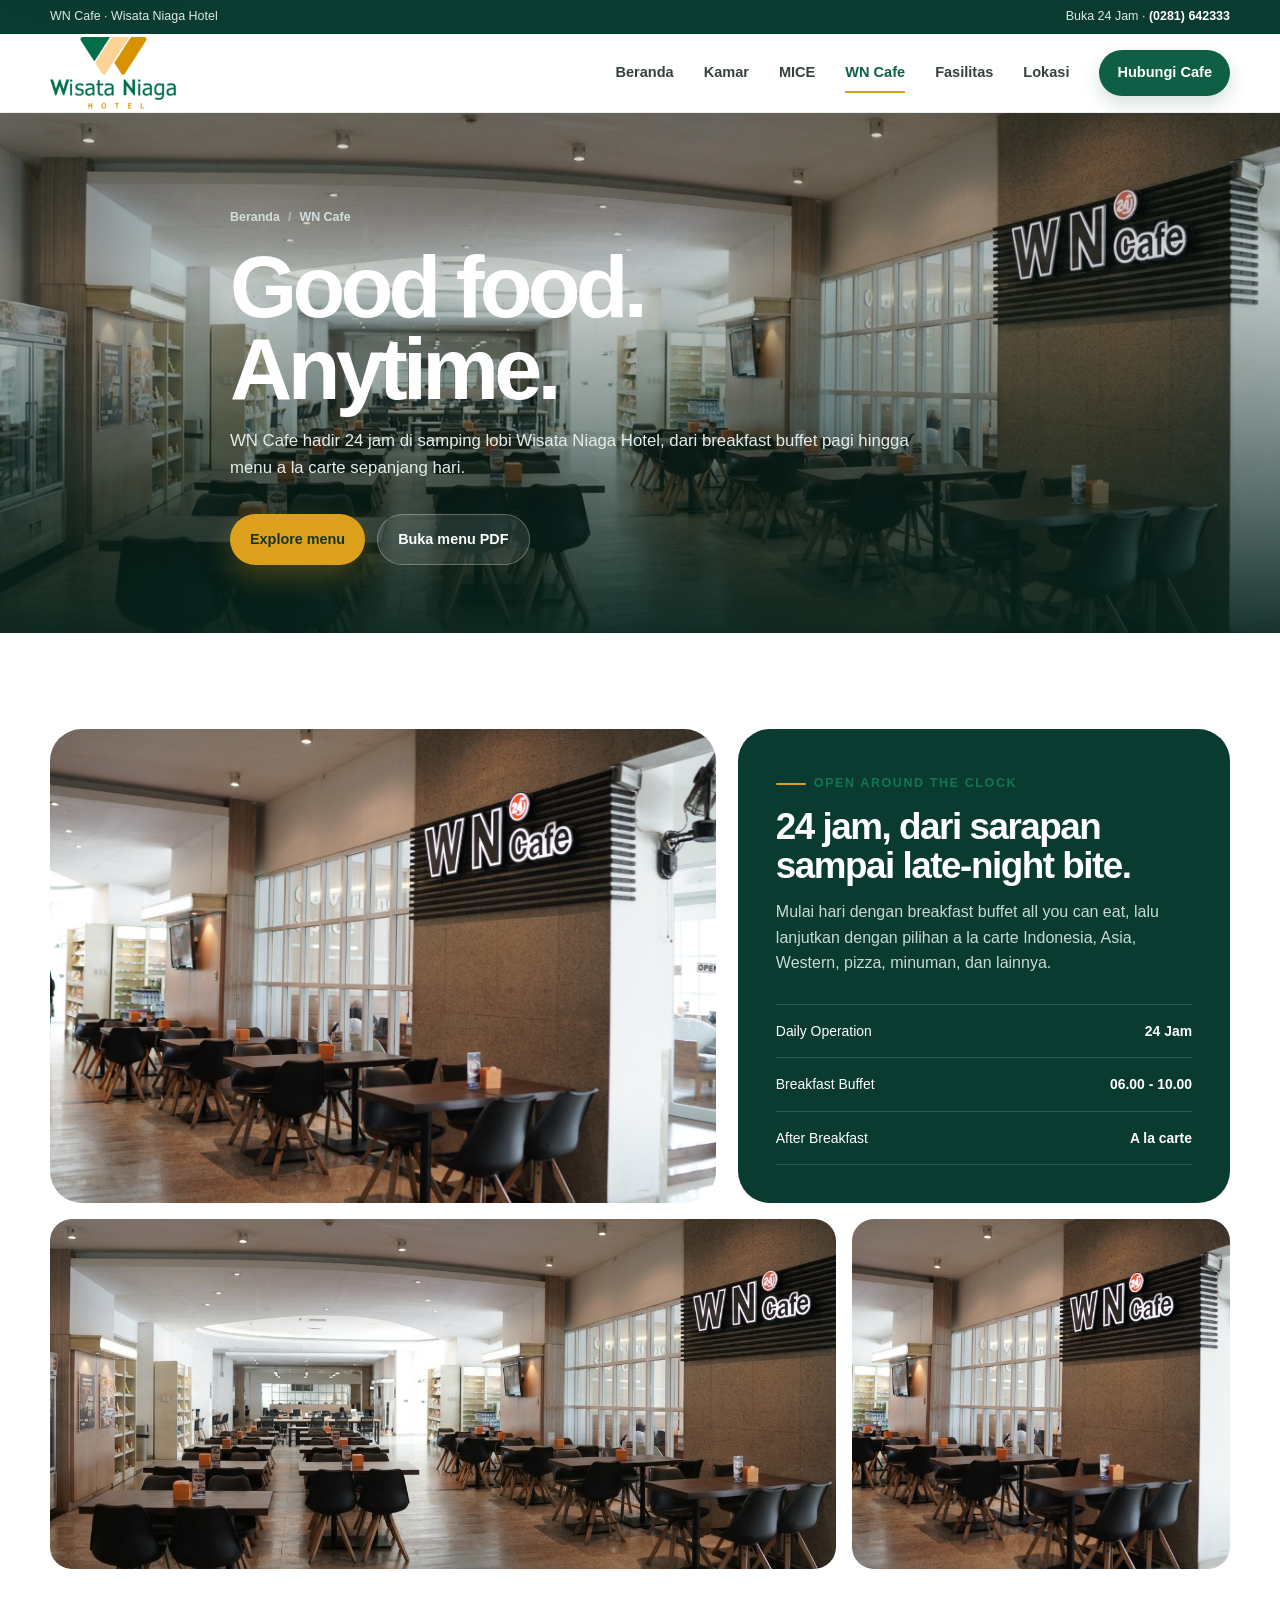
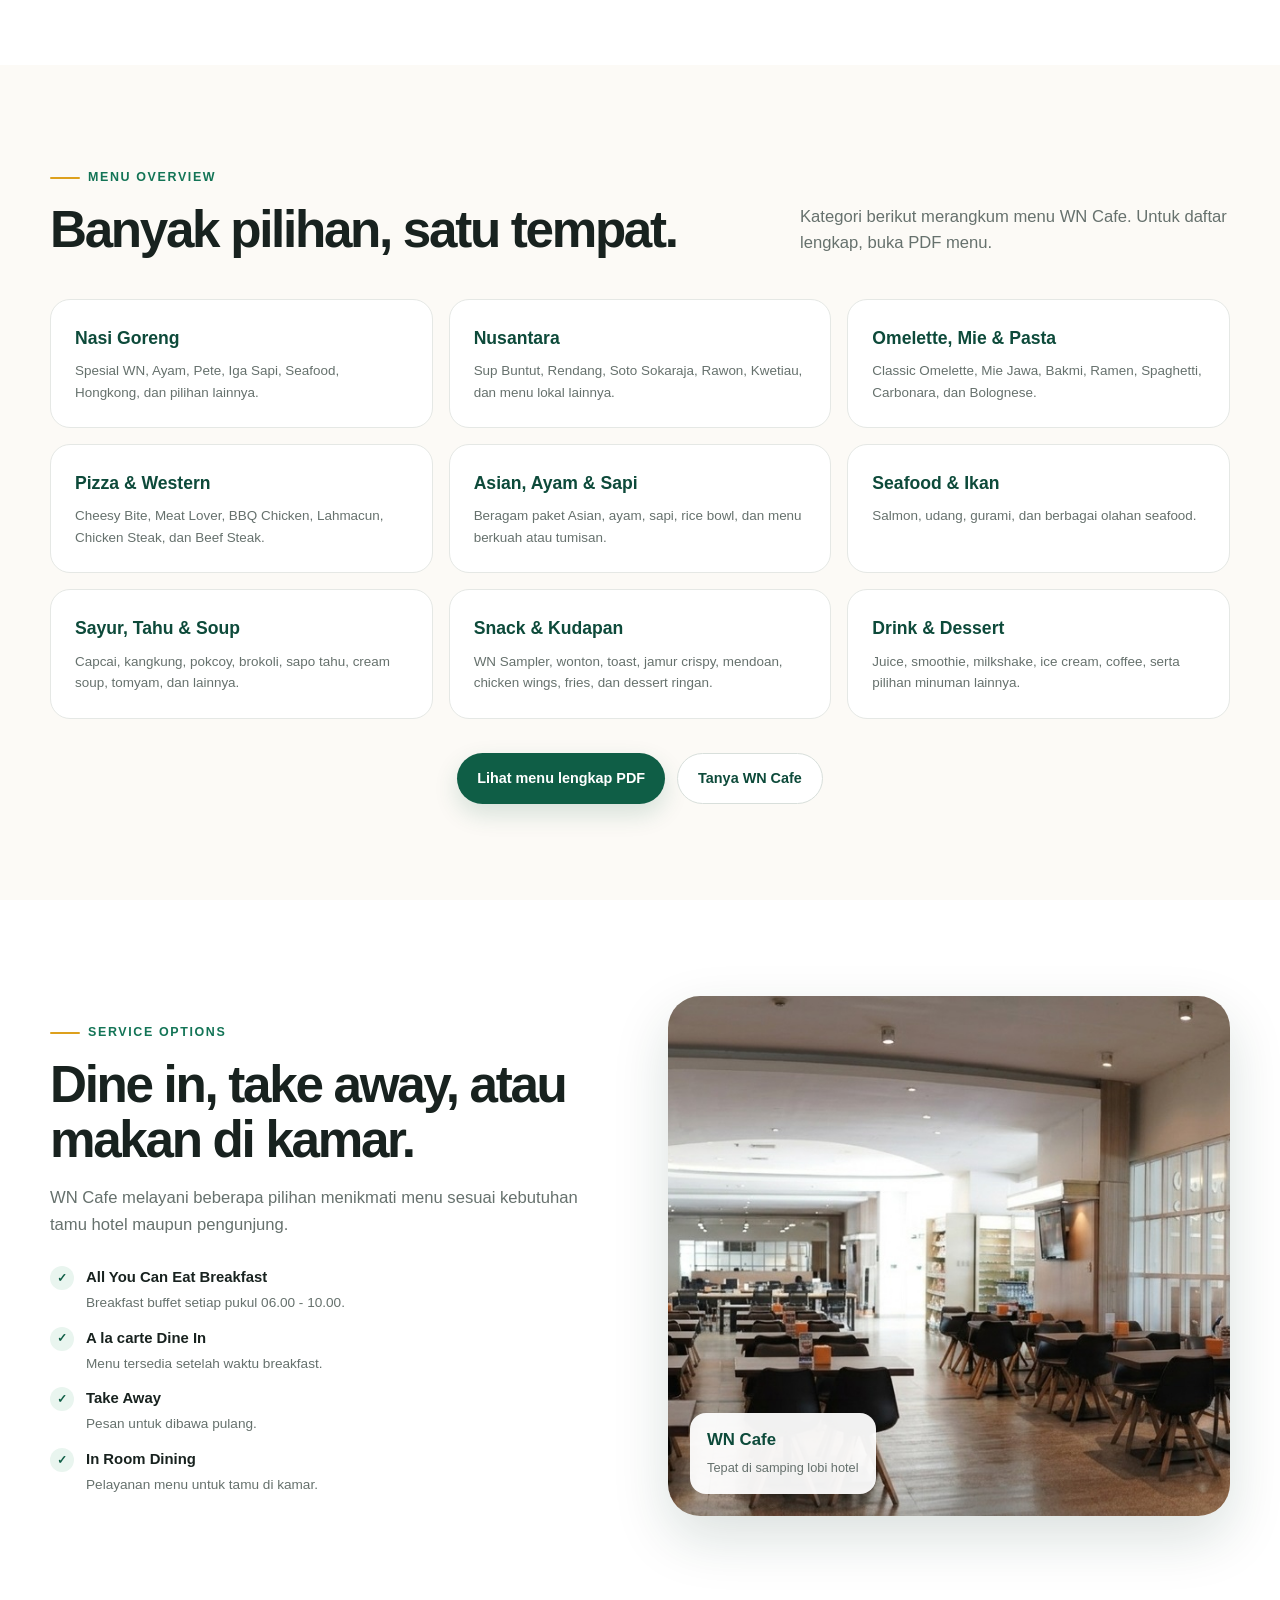
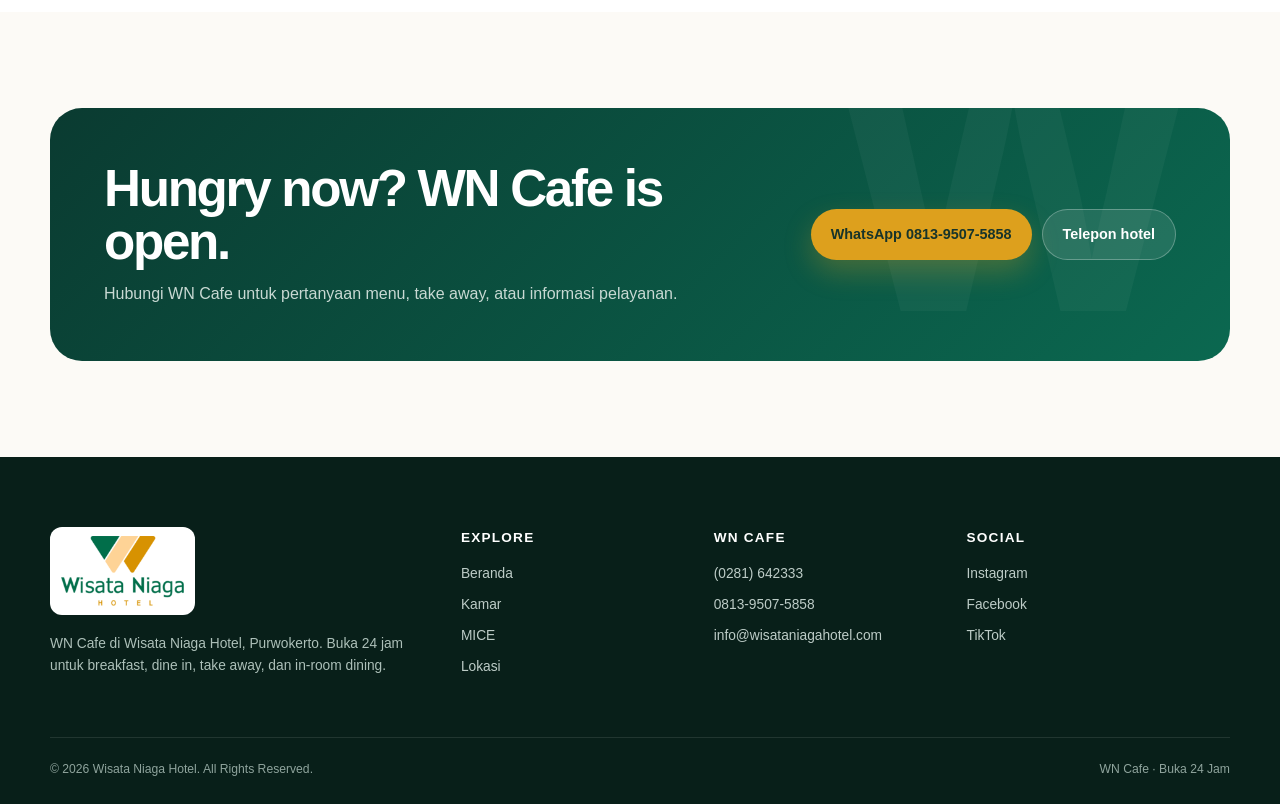
==== commit 964a32a5: "Add files via upload revisi jumlah kamar jadi 13" ====
--- a/cafe.html
+++ b/cafe.html
@@ -3,13 +3,67 @@
 <head>
   <meta charset="utf-8">
   <meta name="viewport" content="width=device-width, initial-scale=1">
-  <title>WN Cafe Purwokerto | 24 Jam - Wisata Niaga Hotel</title>
-  <meta name="description" content="WN Cafe di Wisata Niaga Hotel Purwokerto buka 24 jam. Breakfast buffet 06.00-10.00 dan menu a la carte Indonesia, Asia, Western, pizza, coffee, dan lainnya.">
+  <title>WN Cafe Purwokerto 24 Jam | Wisata Niaga Hotel</title>
+  <meta name="description" content="WN Cafe di Wisata Niaga Hotel Purwokerto buka 24 jam. Breakfast buffet 06.00–10.00 dan pilihan menu Indonesia, Asia, Western, pizza, serta minuman.">
+  <meta name="robots" content="index,follow,max-image-preview:large,max-snippet:-1,max-video-preview:-1">
   <meta name="theme-color" content="#0a3b31">
-  <link rel="canonical" href="https://wisataniagahotel.com/cafe.html">
-  <link rel="icon" href="images/favicon-32.png" sizes="32x32">
-  <link rel="manifest" href="site.webmanifest">
+  <link rel="canonical" href="https://www.wisataniagahotel.com/cafe.html">
+  <link rel="icon" type="image/png" sizes="96x96" href="/images/favicon-96.png">
+  <link rel="shortcut icon" href="/favicon.ico">
+  <link rel="apple-touch-icon" sizes="180x180" href="/images/apple-touch-icon.png">
+  <link rel="manifest" href="/site.webmanifest">
+  <meta property="og:type" content="website">
+  <meta property="og:site_name" content="Wisata Niaga Hotel">
+  <meta property="og:locale" content="id_ID">
+  <meta property="og:title" content="WN Cafe Purwokerto 24 Jam | Wisata Niaga Hotel">
+  <meta property="og:description" content="WN Cafe di Wisata Niaga Hotel Purwokerto buka 24 jam. Breakfast buffet 06.00–10.00 dan pilihan menu Indonesia, Asia, Western, pizza, serta minuman.">
+  <meta property="og:url" content="https://www.wisataniagahotel.com/cafe.html">
+  <meta property="og:image" content="https://www.wisataniagahotel.com/images/cafe.jpg">
+  <meta property="og:image:alt" content="Interior WN Cafe Wisata Niaga Hotel Purwokerto">
+  <meta name="twitter:card" content="summary_large_image">
+  <meta name="twitter:title" content="WN Cafe Purwokerto 24 Jam | Wisata Niaga Hotel">
+  <meta name="twitter:description" content="WN Cafe di Wisata Niaga Hotel Purwokerto buka 24 jam. Breakfast buffet 06.00–10.00 dan pilihan menu Indonesia, Asia, Western, pizza, serta minuman.">
+  <meta name="twitter:image" content="https://www.wisataniagahotel.com/images/cafe.jpg">
+  <link rel="preload" as="image" href="images/cafe.jpg" fetchpriority="high">
   <link rel="stylesheet" href="css/style.css">
+  <script type="application/ld+json">
+{
+  "@context": "https://schema.org",
+  "@graph": [
+    {
+      "@type": "BreadcrumbList",
+      "@id": "https://www.wisataniagahotel.com/cafe.html#breadcrumb",
+      "itemListElement": [
+        {
+          "@type": "ListItem",
+          "position": 1,
+          "name": "Beranda",
+          "item": "https://www.wisataniagahotel.com/"
+        },
+        {
+          "@type": "ListItem",
+          "position": 2,
+          "name": "WN Cafe",
+          "item": "https://www.wisataniagahotel.com/cafe.html"
+        }
+      ]
+    },
+    {
+      "@type": "WebPage",
+      "@id": "https://www.wisataniagahotel.com/cafe.html#webpage",
+      "url": "https://www.wisataniagahotel.com/cafe.html",
+      "name": "WN Cafe Purwokerto 24 Jam | Wisata Niaga Hotel",
+      "isPartOf": {
+        "@id": "https://www.wisataniagahotel.com/#website"
+      },
+      "about": {
+        "@id": "https://www.wisataniagahotel.com/#hotel"
+      },
+      "inLanguage": "id-ID"
+    }
+  ]
+}
+  </script>
 </head>
 <body>
 <a class="skip-link" href="#main">Lewati ke konten</a>
@@ -18,7 +72,7 @@
 
 <main id="main">
   <section class="page-hero">
-    <img src="images/cafe.jpg" alt="Interior WN Cafe Wisata Niaga Hotel">
+    <img src="images/cafe.jpg" alt="Interior WN Cafe Wisata Niaga Hotel" fetchpriority="high">
     <div class="container page-hero-content"><div class="breadcrumb"><a href="index.html">Beranda</a><span>/</span><b>WN Cafe</b></div><h1>Good food.<br>Anytime.</h1><p>WN Cafe hadir 24 jam di samping lobi Wisata Niaga Hotel, dari breakfast buffet pagi hingga menu a la carte sepanjang hari.</p><div class="hero-actions"><a class="btn btn-primary" href="#menu">Explore menu</a><a class="btn btn-ghost" href="pdf/menu-wncafe.pdf" target="_blank" rel="noopener">Buka menu PDF</a></div></div>
   </section>
 
